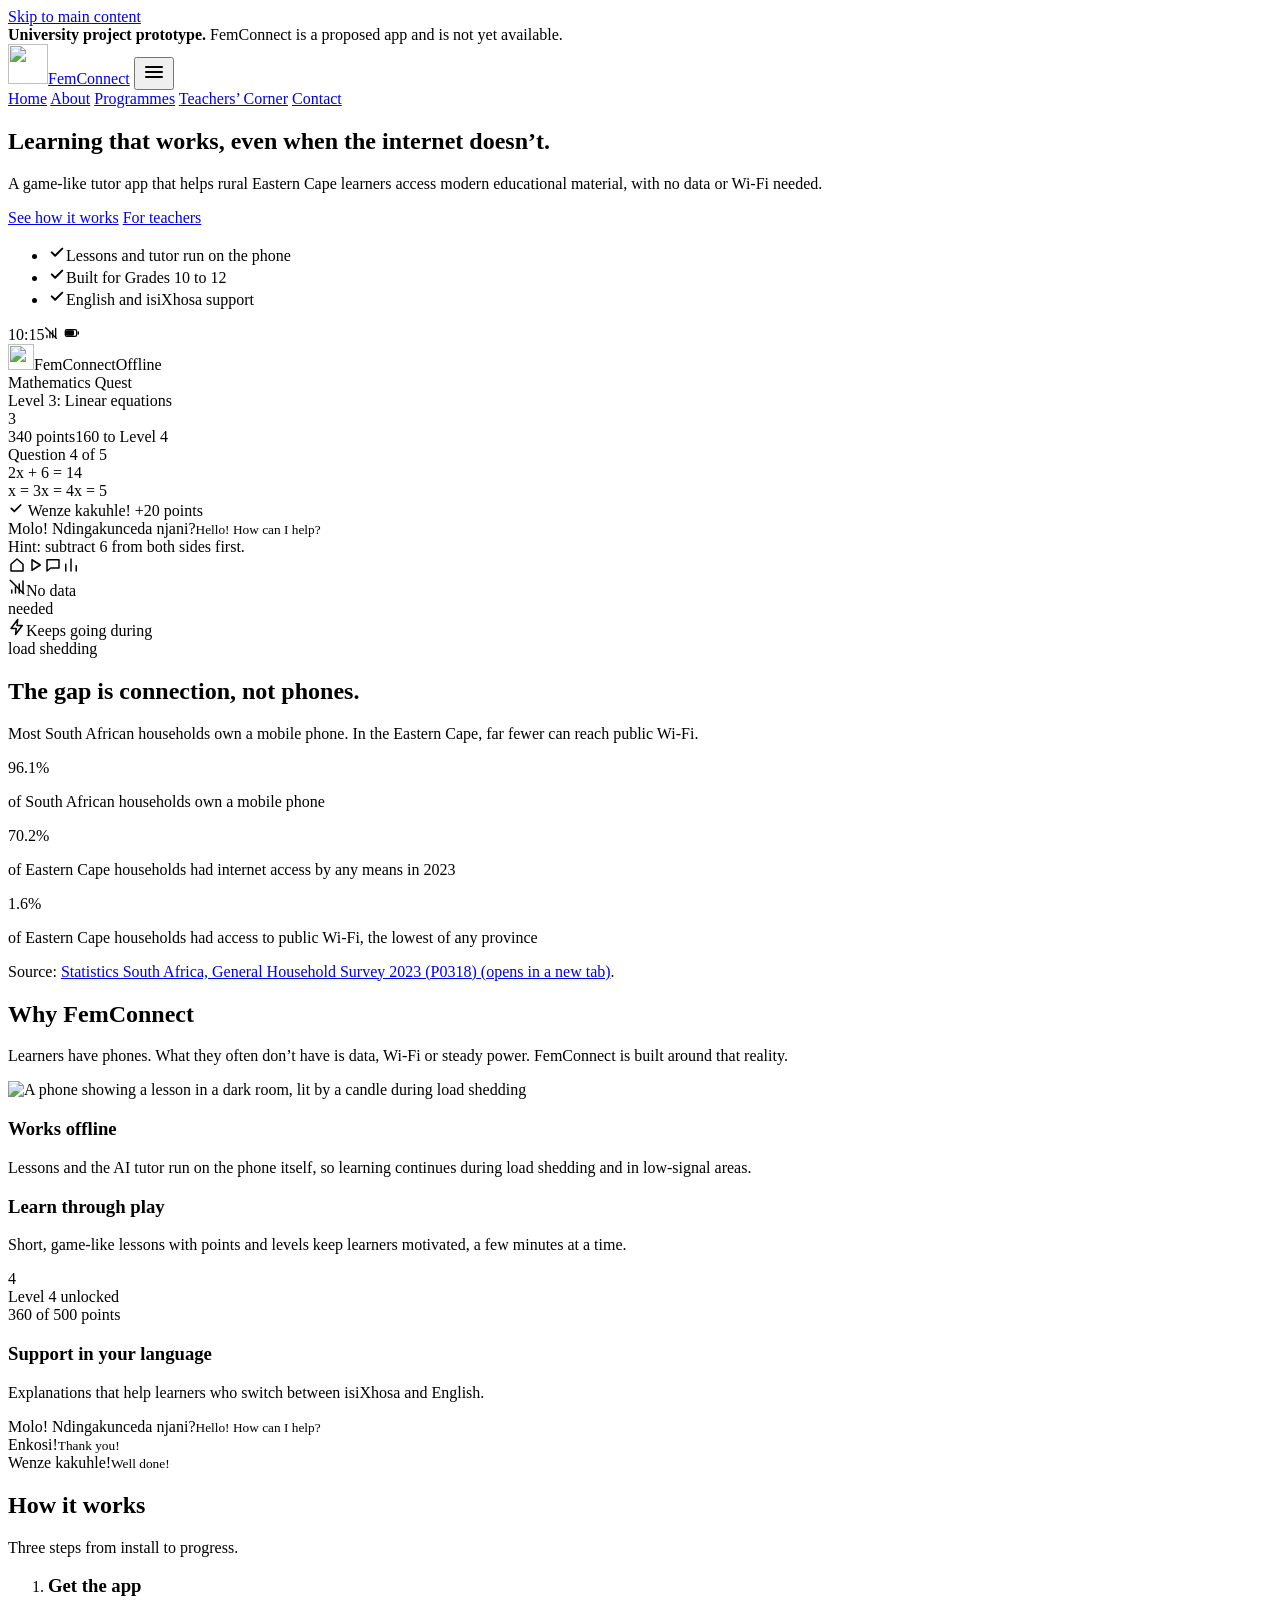
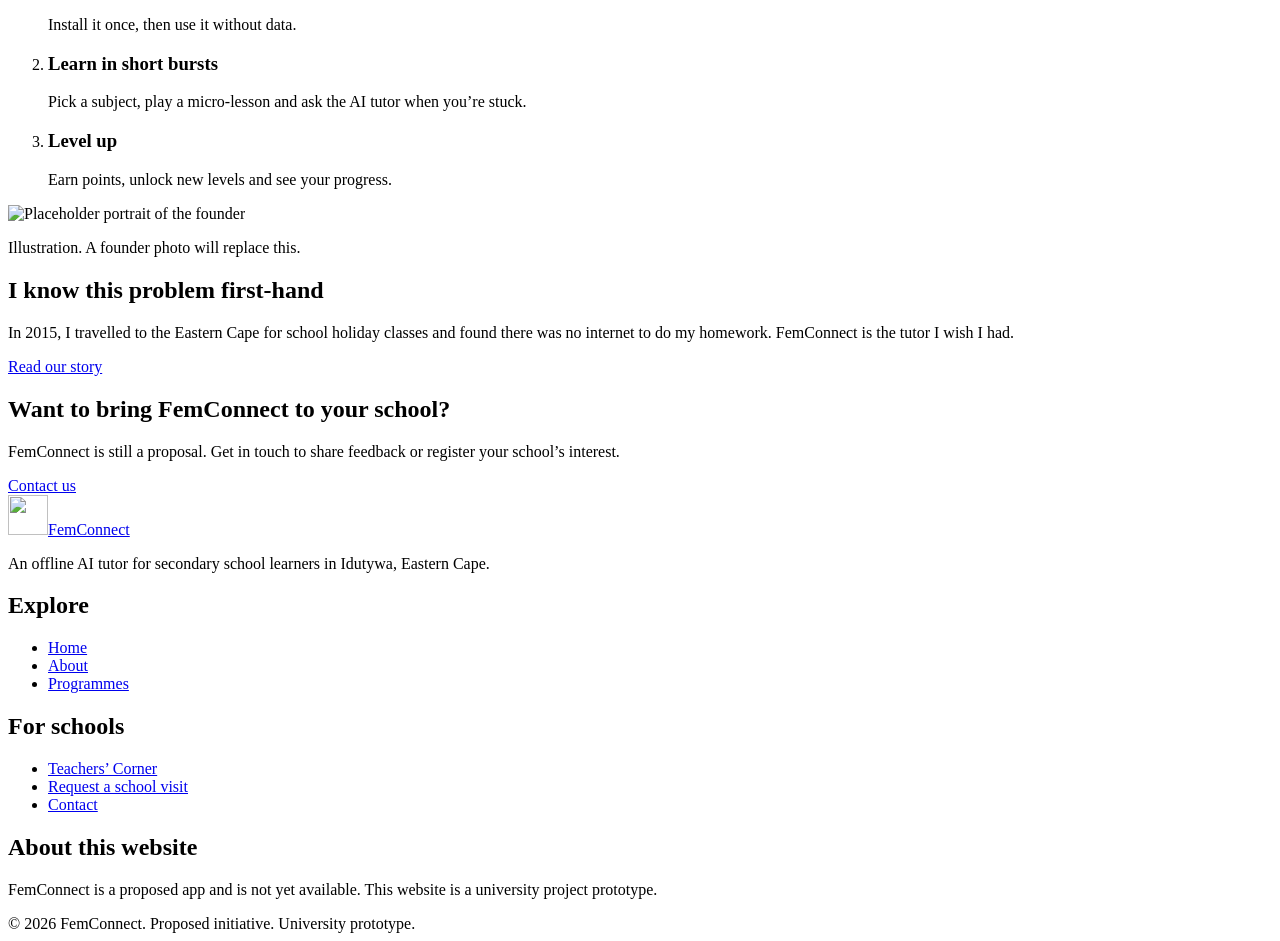
==== index.html @ 1aef516b "Add home, about, programmes, teachers and contact pages" ====
<!doctype html>
<html lang="en">
<head>
  <meta charset="utf-8">
  <meta name="viewport" content="width=device-width, initial-scale=1">
  <title>FemConnect | Offline learning for Idutywa</title>
  <meta name="description" content="FemConnect is a proposed game-like tutor app that helps rural Eastern Cape learners study with no data or Wi-Fi needed. University project prototype.">
  <meta name="theme-color" content="#0e1f52">
  <link rel="icon" type="image/svg+xml" href="assets/img/logo-mark.svg">
  <link rel="stylesheet" href="assets/css/styles.css">
</head>
<body>
<a class="skip-link" href="#main">Skip to main content</a>
<div class="flag-line" aria-hidden="true"></div>
<div class="banner" role="note"><strong>University project prototype.</strong> FemConnect is a proposed app and is not yet available.</div>
<header class="site-header">
  <div class="container header-inner">
    <a class="brand" href="index.html"><img src="assets/img/logo-mark.svg" alt="" width="40" height="40">FemConnect</a>
    <button class="nav-toggle" type="button" aria-expanded="false" aria-controls="site-nav" aria-label="Menu"><svg width="24" height="24" viewBox="0 0 24 24" fill="none" stroke="currentColor" stroke-width="2" stroke-linecap="round" stroke-linejoin="round" aria-hidden="true" focusable="false"><path d="M4 7h16M4 12h16M4 17h16"/></svg></button>
    <nav aria-label="Main">
      <div class="nav" id="site-nav">
          <a class="nav-link" href="index.html" aria-current="page">Home</a>
          <a class="nav-link" href="about.html">About</a>
          <a class="nav-link" href="programmes.html">Programmes</a>
          <a class="nav-link" href="teachers.html">Teachers’ Corner</a>
          <a class="btn btn--primary btn--sm" href="contact.html">Contact</a>
      </div>
    </nav>
  </div>
</header>
<main id="main">

<section class="hero">
  <div class="container hero-grid">
    <div class="hero-copy">
      <h1>Learning that works, even when the internet doesn&rsquo;t.</h1>
      <p class="lead">A game-like tutor app that helps rural Eastern Cape learners access modern educational material, with no data or Wi-Fi needed.</p>
      <div class="btn-row">
        <a class="btn btn--primary" href="#how-it-works">See how it works</a>
        <a class="btn btn--outline" href="teachers.html">For teachers</a>
      </div>
      <ul class="hero-points">
        <li><svg width="18" height="18" viewBox="0 0 24 24" fill="none" stroke="currentColor" stroke-width="2.6" stroke-linecap="round" stroke-linejoin="round" aria-hidden="true" focusable="false"><path d="M5 12.5l4.5 4.5L19 7.5"/></svg>Lessons and tutor run on the phone</li>
        <li><svg width="18" height="18" viewBox="0 0 24 24" fill="none" stroke="currentColor" stroke-width="2.6" stroke-linecap="round" stroke-linejoin="round" aria-hidden="true" focusable="false"><path d="M5 12.5l4.5 4.5L19 7.5"/></svg>Built for Grades 10 to 12</li>
        <li><svg width="18" height="18" viewBox="0 0 24 24" fill="none" stroke="currentColor" stroke-width="2.6" stroke-linecap="round" stroke-linejoin="round" aria-hidden="true" focusable="false"><path d="M5 12.5l4.5 4.5L19 7.5"/></svg>English and isiXhosa support</li>
      </ul>
    </div>
    <div class="hero-stage">
      <div class="phone" role="img" aria-label="Illustration of the FemConnect app: a maths lesson at level 3, an offline badge, a points bar, a correct answer and the AI tutor greeting the learner in isiXhosa and English">
        <div class="phone-screen">
          <div class="ps-status"><span>10:15</span><span style="display:inline-flex;gap:6px;align-items:center"><svg width="14" height="14" viewBox="0 0 24 24" fill="none" stroke="currentColor" stroke-width="2.2" stroke-linecap="round" stroke-linejoin="round" aria-hidden="true" focusable="false"><path d="M5 20v-4M10 20v-8M15 20V8M20 20V4"/><path d="M3 3l18 18"/></svg><svg width="16" height="16" viewBox="0 0 24 24" fill="none" stroke="currentColor" stroke-width="2" stroke-linecap="round" stroke-linejoin="round" aria-hidden="true" focusable="false"><rect x="2" y="7" width="17" height="10" rx="2.5"/><path d="M21.5 10.5v3"/><rect x="4" y="9" width="10" height="6" rx="1" fill="currentColor"/></svg></span></div>
          <div class="ps-head"><span class="ps-brand"><img src="assets/img/logo-mark.svg" alt="" width="26" height="26">FemConnect</span><span class="ps-offline">Offline</span></div>
          <div class="ps-lesson">
            <div><div class="ps-lesson-title">Mathematics Quest</div><div class="ps-lesson-sub">Level 3: Linear equations</div></div>
            <span class="ps-badge">3</span>
            <div class="ps-bar"><div class="ps-track"><span class="ps-fill"></span></div><div class="ps-points"><span>340 points</span><span>160 to Level 4</span></div></div>
          </div>
          <div class="ps-question">
            <div class="ps-q-label">Question 4 of 5</div>
            <div class="ps-q-text">2x + 6 = 14</div>
            <div class="ps-options"><span class="ps-option">x = 3</span><span class="ps-option ps-option--right">x = 4</span><span class="ps-option">x = 5</span></div>
            <div class="ps-feedback"><svg width="16" height="16" viewBox="0 0 24 24" fill="none" stroke="currentColor" stroke-width="2.6" stroke-linecap="round" stroke-linejoin="round" aria-hidden="true" focusable="false"><path d="M5 12.5l4.5 4.5L19 7.5"/></svg> Wenze kakuhle! +20 points</div>
          </div>
          <div class="ps-tutor">
            <div class="ps-bubble">Molo! Ndingakunceda njani?<small>Hello! How can I help?</small></div>
            <div class="ps-bubble ps-bubble--hint">Hint: subtract 6 from both sides first.</div>
          </div>
          <div class="ps-nav"><span class="is-active"><svg width="18" height="18" viewBox="0 0 24 24" fill="none" stroke="currentColor" stroke-width="2" stroke-linecap="round" stroke-linejoin="round" aria-hidden="true" focusable="false"><path d="M4 11l8-7 8 7v9H4z"/></svg></span><span><svg width="18" height="18" viewBox="0 0 24 24" fill="none" stroke="currentColor" stroke-width="2" stroke-linecap="round" stroke-linejoin="round" aria-hidden="true" focusable="false"><path d="M8 5l11 7-11 7z"/></svg></span><span><svg width="18" height="18" viewBox="0 0 24 24" fill="none" stroke="currentColor" stroke-width="2" stroke-linecap="round" stroke-linejoin="round" aria-hidden="true" focusable="false"><path d="M4 5h16v11H9l-5 4z"/></svg></span><span><svg width="18" height="18" viewBox="0 0 24 24" fill="none" stroke="currentColor" stroke-width="2" stroke-linecap="round" stroke-linejoin="round" aria-hidden="true" focusable="false"><path d="M5 20V11M12 20V4M19 20v-7"/></svg></span></div>
        </div>
      </div>
      <div class="chip chip--top"><span class="chip-icon"><svg width="18" height="18" viewBox="0 0 24 24" fill="none" stroke="currentColor" stroke-width="2" stroke-linecap="round" stroke-linejoin="round" aria-hidden="true" focusable="false"><path d="M5 20v-4M10 20v-8M15 20V8M20 20V4"/><path d="M3 3l18 18"/></svg></span><span>No data<br>needed</span></div>
      <div class="chip chip--bottom"><span class="chip-icon"><svg width="18" height="18" viewBox="0 0 24 24" fill="none" stroke="currentColor" stroke-width="2" stroke-linecap="round" stroke-linejoin="round" aria-hidden="true" focusable="false"><path d="M13 2L4 14h7l-1 8 9-12h-7z"/></svg></span><span>Keeps going during<br>load shedding</span></div>
    </div>
  </div>
</section>

<section class="section" aria-labelledby="gap-title">
  <div class="container">
    <div class="section-head">
      <h2 id="gap-title">The gap is connection, not phones.</h2>
      <p class="lead">Most South African households own a mobile phone. In the Eastern Cape, far fewer can reach public Wi-Fi.</p>
    </div>
    <div class="stat-bars">
      <div class="stat-row">
        <div class="stat-value">96.1%</div>
        <div>
          <p class="stat-text">of South African households own a mobile phone</p>
          <div class="stat-track" aria-hidden="true"><span class="stat-fill" style="--v:96.1%"></span></div>
        </div>
      </div>
      <div class="stat-row">
        <div class="stat-value">70.2%</div>
        <div>
          <p class="stat-text">of Eastern Cape households had internet access by any means in 2023</p>
          <div class="stat-track" aria-hidden="true"><span class="stat-fill stat-fill--green" style="--v:70.2%"></span></div>
        </div>
      </div>
      <div class="stat-row stat-row--gap">
        <div class="stat-value">1.6%</div>
        <div>
          <p class="stat-text">of Eastern Cape households had access to public Wi-Fi, the lowest of any province</p>
          <div class="stat-track" aria-hidden="true"><span class="stat-fill stat-fill--red" style="--v:1.6%"></span></div>
        </div>
      </div>
    </div>
    <p class="stat-source">Source: <a href="https://www.statssa.gov.za/publications/P0318/P03182023.pdf" target="_blank" rel="noopener">Statistics South Africa, General Household Survey 2023 (P0318)<span class="visually-hidden"> (opens in a new tab)</span></a>.</p>
  </div>
</section>

<section class="section section--tint" aria-labelledby="why-title">
  <div class="container">
    <div class="section-head">
      <h2 id="why-title">Why FemConnect</h2>
      <p class="lead">Learners have phones. What they often don&rsquo;t have is data, Wi-Fi or steady power. FemConnect is built around that reality.</p>
    </div>
    <div class="bento">
      <article class="bento-card bento-card--offline">
        <div class="bento-art"><img src="assets/img/scene-load-shedding.svg" alt="A phone showing a lesson in a dark room, lit by a candle during load shedding" width="600" height="420" loading="lazy"></div>
        <h3>Works offline</h3>
        <p>Lessons and the AI tutor run on the phone itself, so learning continues during load shedding and in low-signal areas.</p>
      </article>
      <article class="bento-card bento-card--play">
        <h3>Learn through play</h3>
        <p>Short, game-like lessons with points and levels keep learners motivated, a few minutes at a time.</p>
        <div class="play-demo" aria-hidden="true">
          <span class="ps-badge">4</span>
          <div class="play-demo-body">
            <div class="play-demo-title">Level 4 unlocked</div>
            <div class="ps-track"><span class="ps-fill"></span></div>
            <div class="play-demo-meta">360 of 500 points</div>
          </div>
        </div>
      </article>
      <article class="bento-card bento-card--language">
        <div class="stack">
          <h3>Support in your language</h3>
          <p>Explanations that help learners who switch between isiXhosa and English.</p>
        </div>
        <div class="bubbles bubbles--wide" aria-hidden="true">
          <div class="bubble">Molo! Ndingakunceda njani?<small>Hello! How can I help?</small></div>
          <div class="bubble bubble--en">Enkosi!<small>Thank you!</small></div>
          <div class="bubble">Wenze kakuhle!<small>Well done!</small></div>
        </div>
      </article>
    </div>
  </div>
</section>

<section class="section" id="how-it-works" aria-labelledby="how-title">
  <div class="container">
    <div class="section-head">
      <h2 id="how-title">How it works</h2>
      <p class="lead">Three steps from install to progress.</p>
    </div>
    <ol class="steps">
      <li class="step"><h3>Get the app</h3><p>Install it once, then use it without data.</p></li>
      <li class="step"><h3>Learn in short bursts</h3><p>Pick a subject, play a micro-lesson and ask the AI tutor when you&rsquo;re stuck.</p></li>
      <li class="step"><h3>Level up</h3><p>Earn points, unlock new levels and see your progress.</p></li>
    </ol>
  </div>
</section>

<section class="section section--tint" aria-labelledby="founder-title">
  <div class="container founder">
    <div>
      <div class="founder-photo"><img src="assets/img/portrait-placeholder.svg" alt="Placeholder portrait of the founder" width="400" height="480" loading="lazy"></div>
      <p class="photo-note">Illustration. A founder photo will replace this.</p>
    </div>
    <div class="founder-text">
      <h2 id="founder-title">I know this problem first-hand</h2>
      <p class="lead">In 2015, I travelled to the Eastern Cape for school holiday classes and found there was no internet to do my homework. FemConnect is the tutor I wish I had.</p>
      <a class="btn btn--primary" href="about.html#story">Read our story</a>
    </div>
  </div>
</section>

<section class="cta-band">
  <div class="container cta-inner">
    <div>
      <h2>Want to bring FemConnect to your school?</h2>
      <p>FemConnect is still a proposal. Get in touch to share feedback or register your school&rsquo;s interest.</p>
    </div>
    <a class="btn btn--primary" href="contact.html">Contact us</a>
  </div>
</section>

</main>
<div class="pattern-band" aria-hidden="true"></div>
<footer class="site-footer">
  <div class="container footer-grid">
    <div>
      <a class="footer-brand" href="index.html"><img src="assets/img/logo-mark-on-dark.svg" alt="" width="40" height="40">FemConnect</a>
      <p class="footer-about">An offline AI tutor for secondary school learners in Idutywa, Eastern Cape.</p>
    </div>
    <div>
      <h2 class="footer-title">Explore</h2>
      <ul class="footer-list">
        <li><a href="index.html">Home</a></li>
        <li><a href="about.html">About</a></li>
        <li><a href="programmes.html">Programmes</a></li>
      </ul>
    </div>
    <div>
      <h2 class="footer-title">For schools</h2>
      <ul class="footer-list">
        <li><a href="teachers.html">Teachers&rsquo; Corner</a></li>
        <li><a href="teachers.html#visit">Request a school visit</a></li>
        <li><a href="contact.html">Contact</a></li>
      </ul>
    </div>
    <div>
      <h2 class="footer-title">About this website</h2>
      <p class="footer-note">FemConnect is a proposed app and is not yet available. This website is a university project prototype.</p>
    </div>
  </div>
  <div class="footer-bottom">
    <div class="container">&copy; 2026 FemConnect. Proposed initiative. University prototype.</div>
  </div>
</footer>
<script src="assets/js/main.js"></script>
</body>
</html>
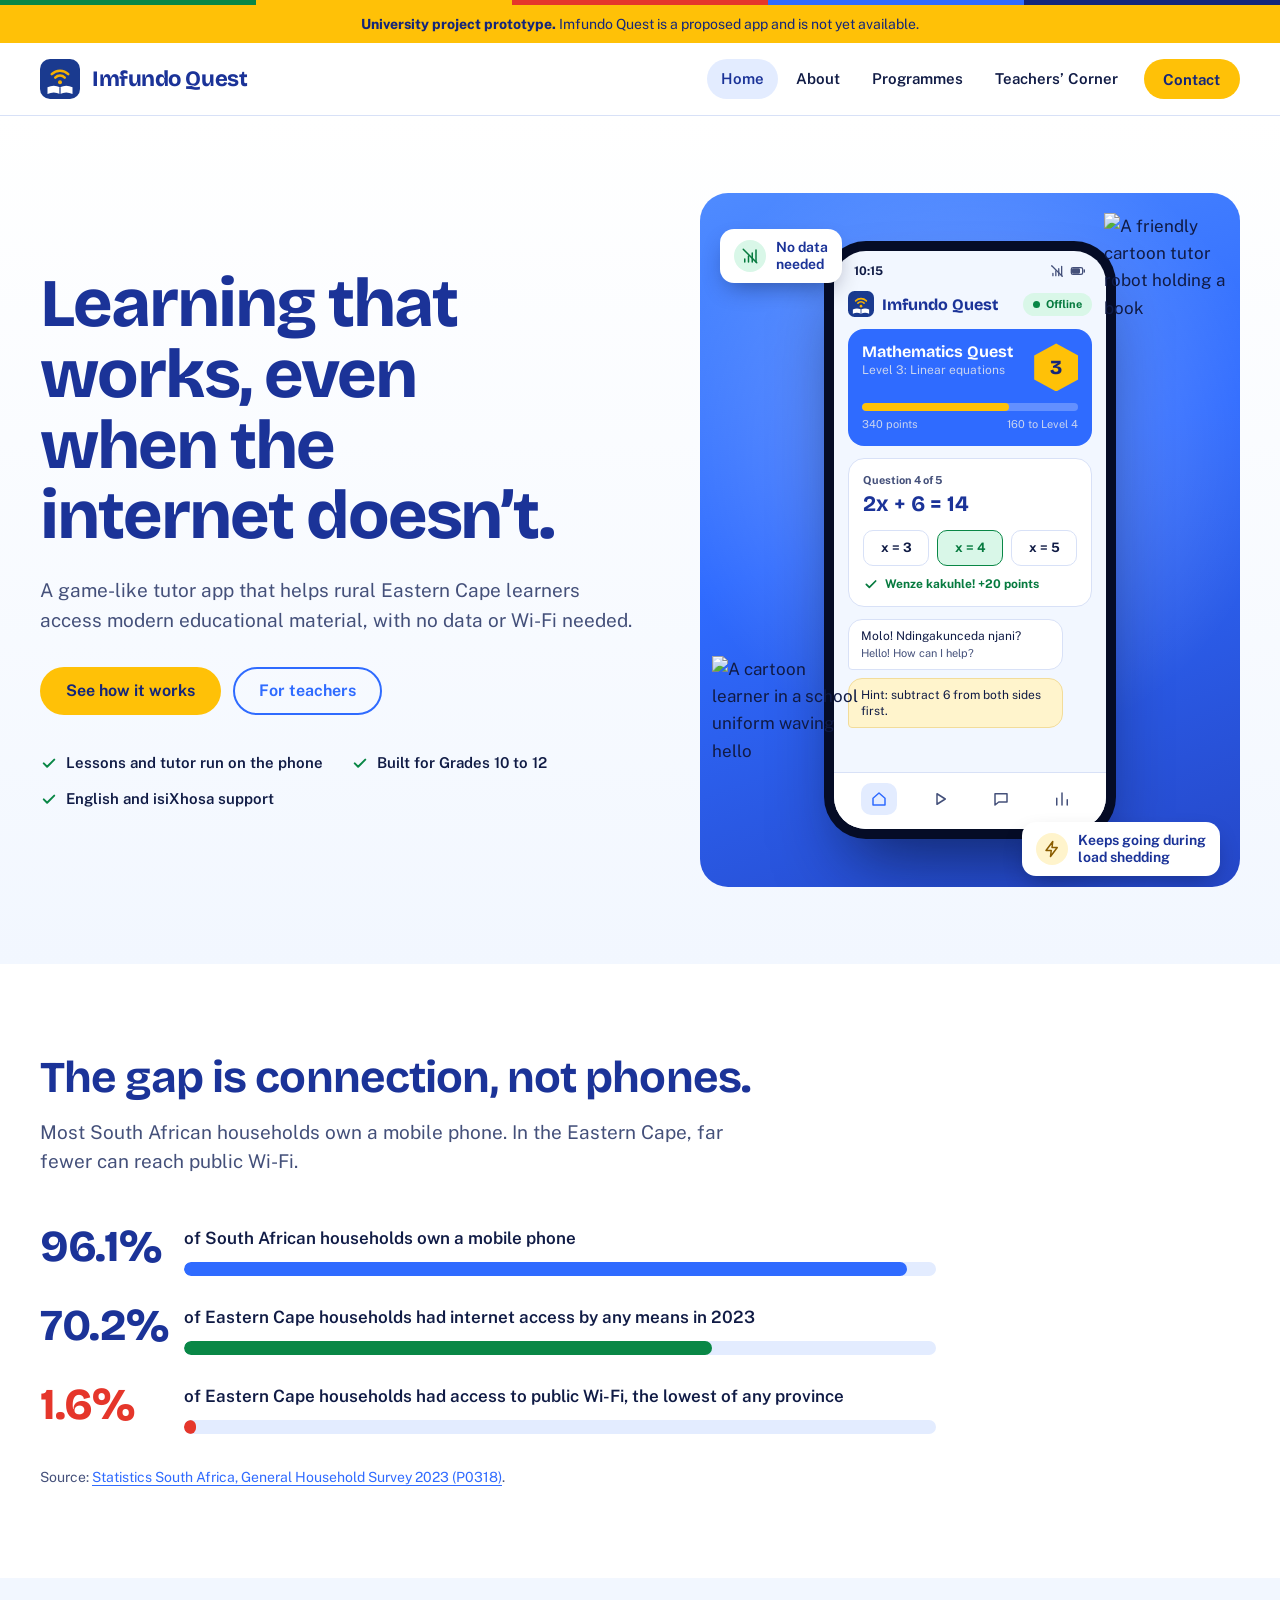
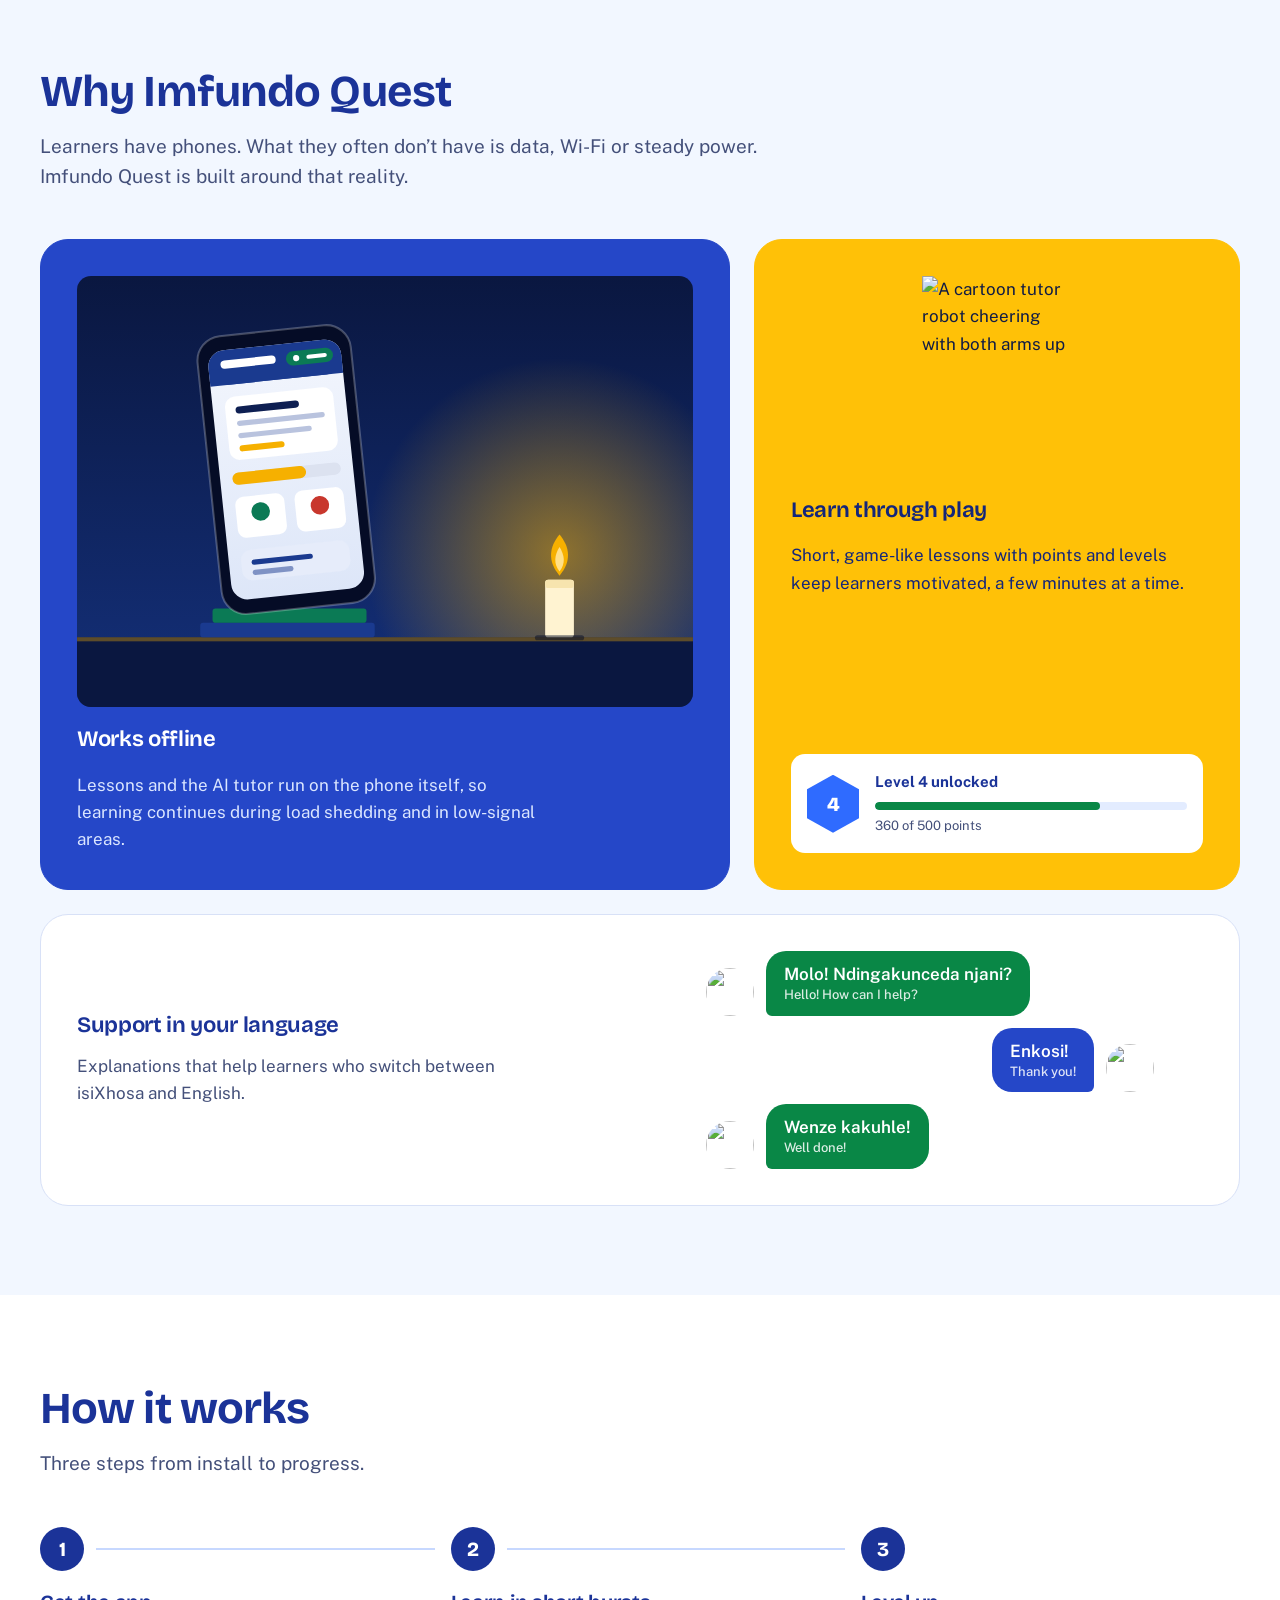
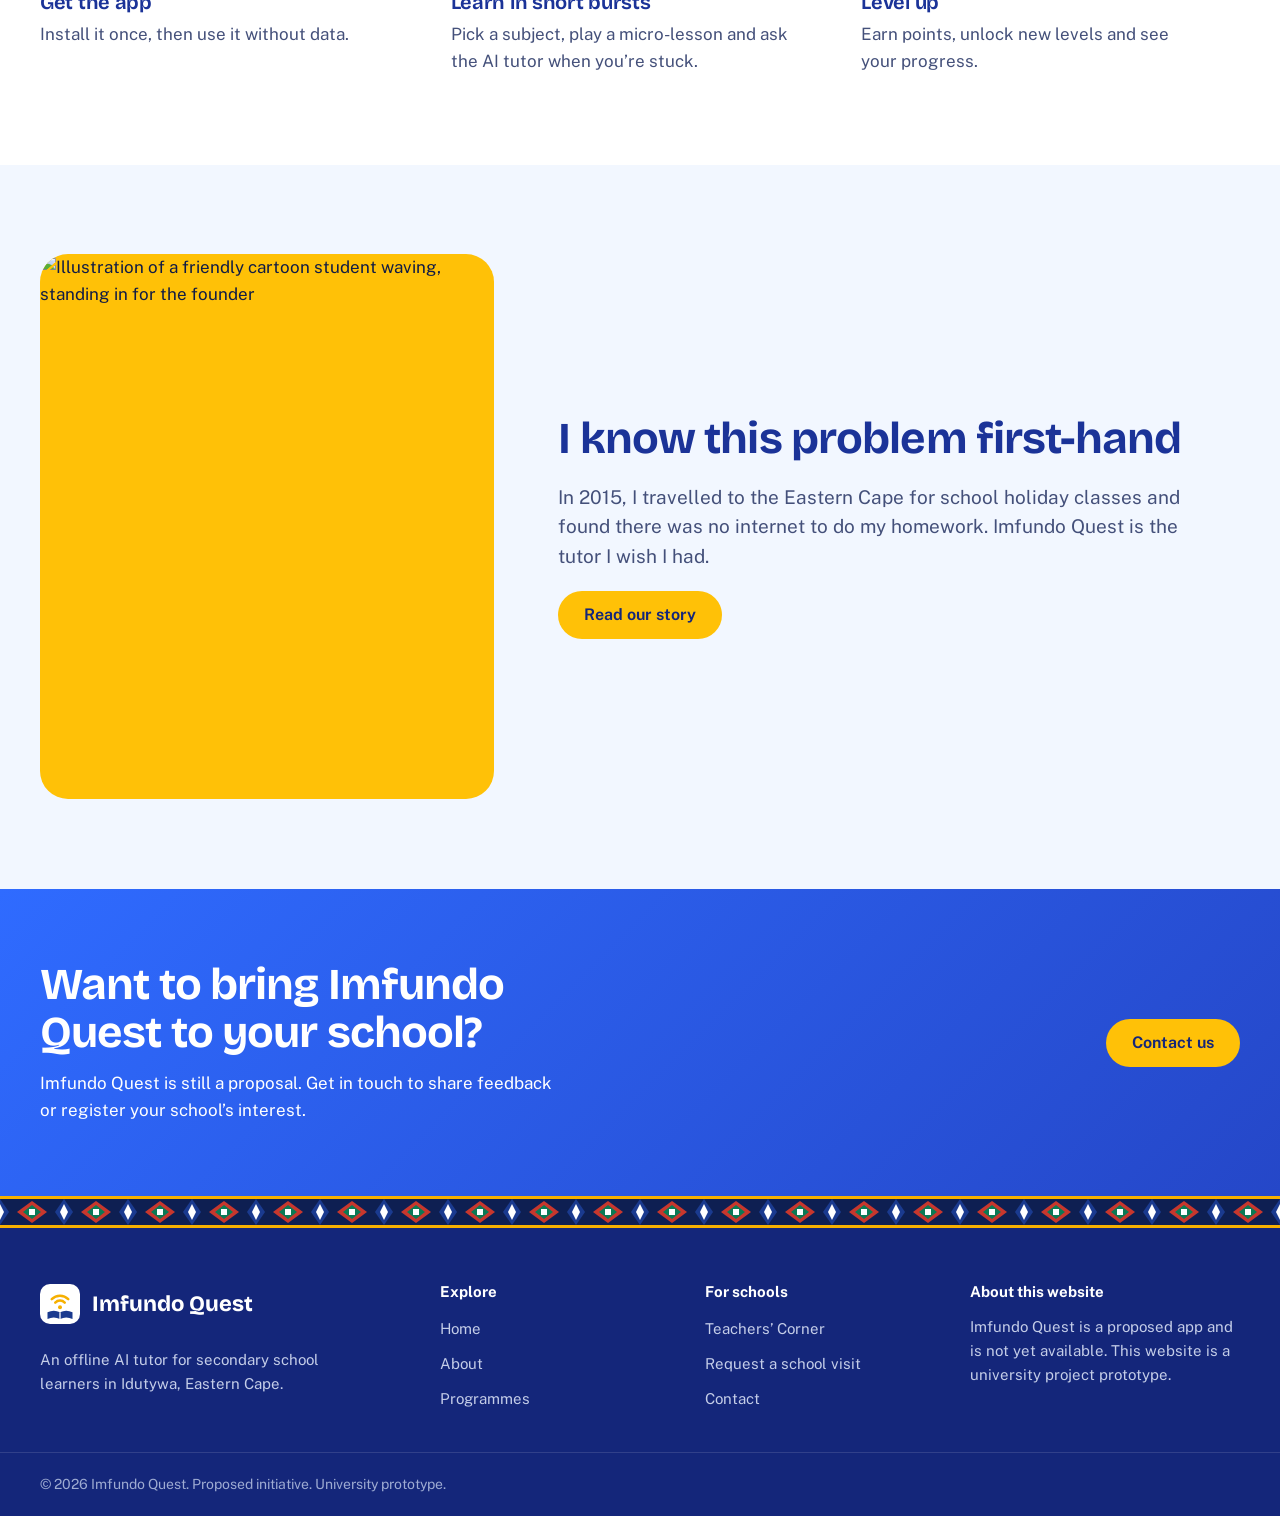
==== commit e8219fc2: "Rename to Imfundo Quest, brighten the palette and add core problem copy" ====
--- a/index.html
+++ b/index.html
@@ -3,8 +3,8 @@
 <head>
   <meta charset="utf-8">
   <meta name="viewport" content="width=device-width, initial-scale=1">
-  <title>FemConnect | Offline learning for Idutywa</title>
-  <meta name="description" content="FemConnect is a proposed game-like tutor app that helps rural Eastern Cape learners study with no data or Wi-Fi needed. University project prototype.">
+  <title>Imfundo Quest | Offline learning for Idutywa</title>
+  <meta name="description" content="Imfundo Quest is a proposed game-like tutor app that helps rural Eastern Cape learners study with no data or Wi-Fi needed. University project prototype.">
   <meta name="theme-color" content="#0e1f52">
   <link rel="icon" type="image/svg+xml" href="assets/img/logo-mark.svg">
   <link rel="stylesheet" href="assets/css/styles.css">
@@ -12,10 +12,10 @@
 <body>
 <a class="skip-link" href="#main">Skip to main content</a>
 <div class="flag-line" aria-hidden="true"></div>
-<div class="banner" role="note"><strong>University project prototype.</strong> FemConnect is a proposed app and is not yet available.</div>
+<div class="banner" role="note"><strong>University project prototype.</strong> Imfundo Quest is a proposed app and is not yet available.</div>
 <header class="site-header">
   <div class="container header-inner">
-    <a class="brand" href="index.html"><img src="assets/img/logo-mark.svg" alt="" width="40" height="40">FemConnect</a>
+    <a class="brand" href="index.html"><img src="assets/img/logo-mark.svg" alt="" width="40" height="40">Imfundo Quest</a>
     <button class="nav-toggle" type="button" aria-expanded="false" aria-controls="site-nav" aria-label="Menu"><svg width="24" height="24" viewBox="0 0 24 24" fill="none" stroke="currentColor" stroke-width="2" stroke-linecap="round" stroke-linejoin="round" aria-hidden="true" focusable="false"><path d="M4 7h16M4 12h16M4 17h16"/></svg></button>
     <nav aria-label="Main">
       <div class="nav" id="site-nav">
@@ -46,10 +46,10 @@
       </ul>
     </div>
     <div class="hero-stage">
-      <div class="phone" role="img" aria-label="Illustration of the FemConnect app: a maths lesson at level 3, an offline badge, a points bar, a correct answer and the AI tutor greeting the learner in isiXhosa and English">
+      <div class="phone" role="img" aria-label="Illustration of the Imfundo Quest app: a maths lesson at level 3, an offline badge, a points bar, a correct answer and the AI tutor greeting the learner in isiXhosa and English">
         <div class="phone-screen">
           <div class="ps-status"><span>10:15</span><span style="display:inline-flex;gap:6px;align-items:center"><svg width="14" height="14" viewBox="0 0 24 24" fill="none" stroke="currentColor" stroke-width="2.2" stroke-linecap="round" stroke-linejoin="round" aria-hidden="true" focusable="false"><path d="M5 20v-4M10 20v-8M15 20V8M20 20V4"/><path d="M3 3l18 18"/></svg><svg width="16" height="16" viewBox="0 0 24 24" fill="none" stroke="currentColor" stroke-width="2" stroke-linecap="round" stroke-linejoin="round" aria-hidden="true" focusable="false"><rect x="2" y="7" width="17" height="10" rx="2.5"/><path d="M21.5 10.5v3"/><rect x="4" y="9" width="10" height="6" rx="1" fill="currentColor"/></svg></span></div>
-          <div class="ps-head"><span class="ps-brand"><img src="assets/img/logo-mark.svg" alt="" width="26" height="26">FemConnect</span><span class="ps-offline">Offline</span></div>
+          <div class="ps-head"><span class="ps-brand"><img src="assets/img/logo-mark.svg" alt="" width="26" height="26">Imfundo Quest</span><span class="ps-offline">Offline</span></div>
           <div class="ps-lesson">
             <div><div class="ps-lesson-title">Mathematics Quest</div><div class="ps-lesson-sub">Level 3: Linear equations</div></div>
             <span class="ps-badge">3</span>
@@ -68,6 +68,9 @@
           <div class="ps-nav"><span class="is-active"><svg width="18" height="18" viewBox="0 0 24 24" fill="none" stroke="currentColor" stroke-width="2" stroke-linecap="round" stroke-linejoin="round" aria-hidden="true" focusable="false"><path d="M4 11l8-7 8 7v9H4z"/></svg></span><span><svg width="18" height="18" viewBox="0 0 24 24" fill="none" stroke="currentColor" stroke-width="2" stroke-linecap="round" stroke-linejoin="round" aria-hidden="true" focusable="false"><path d="M8 5l11 7-11 7z"/></svg></span><span><svg width="18" height="18" viewBox="0 0 24 24" fill="none" stroke="currentColor" stroke-width="2" stroke-linecap="round" stroke-linejoin="round" aria-hidden="true" focusable="false"><path d="M4 5h16v11H9l-5 4z"/></svg></span><span><svg width="18" height="18" viewBox="0 0 24 24" fill="none" stroke="currentColor" stroke-width="2" stroke-linecap="round" stroke-linejoin="round" aria-hidden="true" focusable="false"><path d="M5 20V11M12 20V4M19 20v-7"/></svg></span></div>
         </div>
       </div>
+      <img class="hero-char hero-char--learner" src="assets/img/char-learner-wave.svg" alt="A cartoon learner in a school uniform waving hello" width="144" height="218">
+      <img class="hero-char hero-char--robot" src="assets/img/char-robot-float.svg" alt="A friendly cartoon tutor robot holding a book" width="152" height="212">
+
       <div class="chip chip--top"><span class="chip-icon"><svg width="18" height="18" viewBox="0 0 24 24" fill="none" stroke="currentColor" stroke-width="2" stroke-linecap="round" stroke-linejoin="round" aria-hidden="true" focusable="false"><path d="M5 20v-4M10 20v-8M15 20V8M20 20V4"/><path d="M3 3l18 18"/></svg></span><span>No data<br>needed</span></div>
       <div class="chip chip--bottom"><span class="chip-icon"><svg width="18" height="18" viewBox="0 0 24 24" fill="none" stroke="currentColor" stroke-width="2" stroke-linecap="round" stroke-linejoin="round" aria-hidden="true" focusable="false"><path d="M13 2L4 14h7l-1 8 9-12h-7z"/></svg></span><span>Keeps going during<br>load shedding</span></div>
     </div>
@@ -110,16 +113,17 @@
 <section class="section section--tint" aria-labelledby="why-title">
   <div class="container">
     <div class="section-head">
-      <h2 id="why-title">Why FemConnect</h2>
-      <p class="lead">Learners have phones. What they often don&rsquo;t have is data, Wi-Fi or steady power. FemConnect is built around that reality.</p>
+      <h2 id="why-title">Why Imfundo Quest</h2>
+      <p class="lead">Learners have phones. What they often don&rsquo;t have is data, Wi-Fi or steady power. Imfundo Quest is built around that reality.</p>
     </div>
     <div class="bento">
       <article class="bento-card bento-card--offline">
-        <div class="bento-art"><img src="assets/img/scene-load-shedding.svg" alt="A phone showing a lesson in a dark room, lit by a candle during load shedding" width="600" height="420" loading="lazy"></div>
+        <div class="bento-art"><img src="assets/img/scene-load-shedding.svg" alt="A cartoon learner studying a lesson on a phone by candlelight during load shedding" width="600" height="420" loading="lazy"></div>
         <h3>Works offline</h3>
         <p>Lessons and the AI tutor run on the phone itself, so learning continues during load shedding and in low-signal areas.</p>
       </article>
       <article class="bento-card bento-card--play">
+        <img class="play-art" src="assets/img/char-robot-cheer.svg" alt="A cartoon tutor robot cheering with both arms up" width="160" height="224" loading="lazy">
         <h3>Learn through play</h3>
         <p>Short, game-like lessons with points and levels keep learners motivated, a few minutes at a time.</p>
         <div class="play-demo" aria-hidden="true">
@@ -137,9 +141,9 @@
           <p>Explanations that help learners who switch between isiXhosa and English.</p>
         </div>
         <div class="bubbles bubbles--wide" aria-hidden="true">
-          <div class="bubble">Molo! Ndingakunceda njani?<small>Hello! How can I help?</small></div>
-          <div class="bubble bubble--en">Enkosi!<small>Thank you!</small></div>
-          <div class="bubble">Wenze kakuhle!<small>Well done!</small></div>
+          <div class="bubble-row"><img class="avatar" src="assets/img/avatar-robot.svg" alt="" width="48" height="48"><div class="bubble">Molo! Ndingakunceda njani?<small>Hello! How can I help?</small></div></div>
+          <div class="bubble-row bubble-row--right"><img class="avatar" src="assets/img/avatar-learner.svg" alt="" width="48" height="48"><div class="bubble bubble--en">Enkosi!<small>Thank you!</small></div></div>
+          <div class="bubble-row"><img class="avatar" src="assets/img/avatar-robot.svg" alt="" width="48" height="48"><div class="bubble">Wenze kakuhle!<small>Well done!</small></div></div>
         </div>
       </article>
     </div>
@@ -163,12 +167,11 @@
 <section class="section section--tint" aria-labelledby="founder-title">
   <div class="container founder">
     <div>
-      <div class="founder-photo"><img src="assets/img/portrait-placeholder.svg" alt="Placeholder portrait of the founder" width="400" height="480" loading="lazy"></div>
-      <p class="photo-note">Illustration. A founder photo will replace this.</p>
+      <div class="founder-photo"><img src="assets/img/founder-cartoon.svg" alt="Illustration of a friendly cartoon student waving, standing in for the founder" width="400" height="480" loading="lazy"></div>
     </div>
     <div class="founder-text">
       <h2 id="founder-title">I know this problem first-hand</h2>
-      <p class="lead">In 2015, I travelled to the Eastern Cape for school holiday classes and found there was no internet to do my homework. FemConnect is the tutor I wish I had.</p>
+      <p class="lead">In 2015, I travelled to the Eastern Cape for school holiday classes and found there was no internet to do my homework. Imfundo Quest is the tutor I wish I had.</p>
       <a class="btn btn--primary" href="about.html#story">Read our story</a>
     </div>
   </div>
@@ -177,8 +180,8 @@
 <section class="cta-band">
   <div class="container cta-inner">
     <div>
-      <h2>Want to bring FemConnect to your school?</h2>
-      <p>FemConnect is still a proposal. Get in touch to share feedback or register your school&rsquo;s interest.</p>
+      <h2>Want to bring Imfundo Quest to your school?</h2>
+      <p>Imfundo Quest is still a proposal. Get in touch to share feedback or register your school&rsquo;s interest.</p>
     </div>
     <a class="btn btn--primary" href="contact.html">Contact us</a>
   </div>
@@ -189,7 +192,7 @@
 <footer class="site-footer">
   <div class="container footer-grid">
     <div>
-      <a class="footer-brand" href="index.html"><img src="assets/img/logo-mark-on-dark.svg" alt="" width="40" height="40">FemConnect</a>
+      <a class="footer-brand" href="index.html"><img src="assets/img/logo-mark-on-dark.svg" alt="" width="40" height="40">Imfundo Quest</a>
       <p class="footer-about">An offline AI tutor for secondary school learners in Idutywa, Eastern Cape.</p>
     </div>
     <div>
@@ -210,11 +213,11 @@
     </div>
     <div>
       <h2 class="footer-title">About this website</h2>
-      <p class="footer-note">FemConnect is a proposed app and is not yet available. This website is a university project prototype.</p>
+      <p class="footer-note">Imfundo Quest is a proposed app and is not yet available. This website is a university project prototype.</p>
     </div>
   </div>
   <div class="footer-bottom">
-    <div class="container">&copy; 2026 FemConnect. Proposed initiative. University prototype.</div>
+    <div class="container">&copy; 2026 Imfundo Quest. Proposed initiative. University prototype.</div>
   </div>
 </footer>
 <script src="assets/js/main.js"></script>
--- a/assets/css/styles.css
+++ b/assets/css/styles.css
@@ -0,0 +1,1690 @@
+/* ==========================================================================
+   Imfundo Quest prototype stylesheet
+   1. Fonts        5. Buttons        9. Sections and bands
+   2. Tokens       6. Header/footer  10. Page-specific blocks
+   3. Base         7. Hero + phone   11. Forms and toast
+   4. Layout       8. Components     12. Responsive
+   ========================================================================== */
+
+/* 1. Fonts ---------------------------------------------------------------- */
+@font-face {
+  font-family: "Bricolage Grotesque";
+  src: url("../fonts/bricolage-grotesque-latin-wght-normal.woff2") format("woff2");
+  font-weight: 200 800;
+  font-style: normal;
+  font-display: swap;
+}
+@font-face {
+  font-family: "Public Sans";
+  src: url("../fonts/public-sans-latin-wght-normal.woff2") format("woff2");
+  font-weight: 100 900;
+  font-style: normal;
+  font-display: swap;
+}
+
+/* 2. Tokens --------------------------------------------------------------- */
+:root {
+  /* Blue: structure. Gold: actions. Green: offline and progress. Red: gaps and alerts only. */
+  --blue-900: #14267a;
+  --blue-800: #1b3398;
+  --blue-700: #2547c8;
+  --blue-600: #2f6bff;
+  --blue-200: #c7d8ff;
+  --blue-100: #e3ecff;
+  --blue-50: #f2f7ff;
+  --green-700: #067a3f;
+  --green-600: #098746;
+  --green-100: #d9f7e8;
+  --gold-500: #ffc107;
+  --gold-400: #ffd54f;
+  --gold-100: #fff4cc;
+  --red-600: #e5362b;
+  --red-100: #ffe4e1;
+
+  --ink: #101b45;
+  --ink-2: #44507a;
+  --line: #d8e1f7;
+  --white: #ffffff;
+  --focus: var(--blue-600);
+
+  --font-display: "Bricolage Grotesque", "Segoe UI", system-ui, sans-serif;
+  --font-body: "Public Sans", "Segoe UI", system-ui, -apple-system, sans-serif;
+
+  --radius-s: 8px;
+  --radius-m: 14px;
+  --radius-l: 28px;
+
+  --container: 1200px;
+  --shadow-phone: 0 40px 70px -24px rgba(5, 12, 38, 0.65);
+  --shadow-chip: 0 10px 24px -8px rgba(5, 12, 38, 0.45);
+}
+
+/* 3. Base ----------------------------------------------------------------- */
+*,
+*::before,
+*::after {
+  box-sizing: border-box;
+}
+html {
+  scroll-behavior: smooth;
+  -webkit-text-size-adjust: 100%;
+  scroll-padding-top: 6rem;
+}
+body {
+  margin: 0;
+  font: 400 1.0625rem/1.6 var(--font-body);
+  color: var(--ink);
+  background: var(--white);
+  -webkit-font-smoothing: antialiased;
+}
+img,
+svg {
+  display: block;
+  max-width: 100%;
+}
+h1,
+h2,
+h3,
+h4 {
+  margin: 0;
+  font-family: var(--font-display);
+  line-height: 1.1;
+  letter-spacing: -0.02em;
+  color: var(--blue-800);
+  text-wrap: balance;
+}
+h1 {
+  font-size: clamp(2.5rem, 1.4rem + 4.2vw, 4.25rem);
+  font-weight: 750;
+  line-height: 1.04;
+  letter-spacing: -0.03em;
+}
+h2 {
+  font-size: clamp(1.9rem, 1.2rem + 2.2vw, 2.75rem);
+  font-weight: 700;
+}
+h3 {
+  font-size: 1.375rem;
+  font-weight: 650;
+  letter-spacing: -0.015em;
+}
+p {
+  margin: 0;
+}
+a {
+  color: var(--blue-600);
+  text-underline-offset: 3px;
+}
+a:hover {
+  color: var(--blue-800);
+}
+ul,
+ol {
+  margin: 0;
+  padding: 0;
+  list-style: none;
+}
+:focus-visible {
+  outline: 3px solid var(--focus);
+  outline-offset: 3px;
+  border-radius: 4px;
+}
+::selection {
+  background: var(--gold-400);
+  color: var(--blue-900);
+}
+.skip-link {
+  position: absolute;
+  left: 1rem;
+  top: -4rem;
+  z-index: 100;
+  padding: 0.75rem 1.25rem;
+  background: var(--blue-800);
+  color: var(--white);
+  border-radius: var(--radius-s);
+  transition: top 0.15s;
+}
+.skip-link:focus {
+  top: 1rem;
+  color: var(--white);
+}
+.visually-hidden {
+  position: absolute !important;
+  width: 1px;
+  height: 1px;
+  overflow: hidden;
+  clip: rect(0 0 0 0);
+  white-space: nowrap;
+}
+
+/* 4. Layout --------------------------------------------------------------- */
+.container {
+  width: min(100% - 2.5rem, var(--container));
+  margin-inline: auto;
+}
+.section {
+  padding-block: clamp(3.5rem, 7vw, 6rem);
+}
+.section--tint {
+  background: var(--blue-50);
+}
+.section--tight {
+  padding-block: clamp(2.5rem, 5vw, 4rem);
+}
+.section-head {
+  max-width: 46rem;
+  margin-bottom: clamp(2rem, 4vw, 3rem);
+}
+.section-head > * + * {
+  margin-top: 1rem;
+}
+.lead {
+  font-size: 1.1875rem;
+  line-height: 1.55;
+  color: var(--ink-2);
+  max-width: 60ch;
+}
+.split {
+  display: grid;
+  grid-template-columns: minmax(0, 1fr) minmax(0, 1fr);
+  gap: clamp(2rem, 5vw, 4.5rem);
+  align-items: center;
+}
+.stack > * + * {
+  margin-top: 1rem;
+}
+.prose p {
+  max-width: 58ch;
+  color: var(--ink-2);
+}
+.prose p + p {
+  margin-top: 1rem;
+}
+.media {
+  border-radius: var(--radius-l);
+  overflow: hidden;
+  background: var(--blue-100);
+}
+.media img {
+  width: 100%;
+  height: auto;
+}
+
+/* 5. Buttons -------------------------------------------------------------- */
+.btn {
+  display: inline-flex;
+  align-items: center;
+  justify-content: center;
+  gap: 0.5rem;
+  min-height: 3rem;
+  padding: 0.75rem 1.5rem;
+  border: 2px solid transparent;
+  border-radius: 999px;
+  font: 650 1rem/1 var(--font-body);
+  text-decoration: none;
+  cursor: pointer;
+  transition: background-color 0.15s, border-color 0.15s, color 0.15s, transform 0.15s;
+}
+.btn:active {
+  transform: translateY(1px);
+}
+.btn--primary {
+  background: var(--gold-500);
+  color: var(--blue-900);
+}
+.btn--primary:hover {
+  background: var(--gold-400);
+  color: var(--blue-900);
+}
+.btn--outline {
+  border-color: var(--blue-600);
+  color: var(--blue-600);
+  background: transparent;
+}
+.btn--outline:hover {
+  background: var(--blue-600);
+  color: var(--white);
+}
+.btn--light {
+  border-color: rgba(255, 255, 255, 0.7);
+  color: var(--white);
+  background: transparent;
+}
+.btn--light:hover {
+  background: var(--white);
+  color: var(--blue-800);
+}
+.btn--sm {
+  min-height: 2.5rem;
+  padding: 0.5rem 1.1rem;
+  font-size: 0.9375rem;
+}
+.btn-row {
+  display: flex;
+  flex-wrap: wrap;
+  gap: 0.75rem;
+  margin-top: 2rem;
+}
+.tag {
+  display: inline-flex;
+  align-items: center;
+  gap: 0.375rem;
+  padding: 0.25rem 0.75rem;
+  border-radius: 999px;
+  font-size: 0.8125rem;
+  font-weight: 650;
+  background: var(--gold-100);
+  color: #6b4a00;
+}
+.tag--green {
+  background: var(--green-100);
+  color: var(--green-700);
+}
+.tag--red {
+  background: var(--red-100);
+  color: #a3241b;
+}
+.card .tag {
+  align-self: flex-start;
+}
+.prose--wide {
+  max-width: 62rem;
+}
+.prose--wide p {
+  max-width: 70ch;
+}
+.prose--wide h3 {
+  margin-bottom: 0.75rem;
+}
+.stakeholders {
+  margin-top: 1.75rem;
+}
+
+/* 6. Header and footer ---------------------------------------------------- */
+.flag-line {
+  height: 5px;
+  background: linear-gradient(
+    90deg,
+    var(--green-600) 0 20%,
+    var(--gold-500) 20% 40%,
+    var(--red-600) 40% 60%,
+    var(--blue-600) 60% 80%,
+    var(--blue-900) 80% 100%
+  );
+}
+.banner {
+  background: var(--gold-500);
+  color: var(--blue-900);
+  font-size: 0.875rem;
+  text-align: center;
+  padding: 0.5rem 1.25rem;
+}
+.banner strong {
+  font-weight: 750;
+}
+.site-header {
+  position: sticky;
+  top: 0;
+  z-index: 50;
+  background: rgba(255, 255, 255, 0.96);
+  backdrop-filter: blur(8px);
+  border-bottom: 1px solid var(--line);
+}
+.header-inner {
+  display: flex;
+  align-items: center;
+  justify-content: space-between;
+  gap: 1.5rem;
+  min-height: 4.5rem;
+}
+.brand {
+  display: inline-flex;
+  align-items: center;
+  gap: 0.75rem;
+  font-family: var(--font-display);
+  font-size: 1.375rem;
+  font-weight: 750;
+  letter-spacing: -0.02em;
+  color: var(--blue-800);
+  text-decoration: none;
+}
+.brand:hover {
+  color: var(--blue-800);
+}
+.brand img {
+  width: 2.5rem;
+  height: 2.5rem;
+}
+.nav {
+  display: flex;
+  align-items: center;
+  gap: 0.25rem;
+}
+.nav-link {
+  padding: 0.5rem 0.875rem;
+  border-radius: 999px;
+  font-size: 0.9375rem;
+  font-weight: 600;
+  color: var(--ink);
+  text-decoration: none;
+  transition: background-color 0.15s, color 0.15s;
+}
+.nav-link:hover {
+  background: var(--blue-50);
+  color: var(--blue-600);
+}
+.nav-link[aria-current="page"] {
+  background: var(--blue-100);
+  color: var(--blue-800);
+}
+.nav .btn {
+  margin-left: 0.5rem;
+}
+.nav-toggle {
+  display: none;
+  width: 2.75rem;
+  height: 2.75rem;
+  padding: 0;
+  border: 1.5px solid var(--line);
+  border-radius: var(--radius-s);
+  background: var(--white);
+  color: var(--blue-800);
+  cursor: pointer;
+}
+.nav-toggle svg {
+  margin: auto;
+}
+
+.site-footer {
+  background: var(--blue-900);
+  color: #c4cde8;
+  --focus: var(--gold-500);
+}
+.footer-grid {
+  display: grid;
+  grid-template-columns: 1.6fr 1fr 1fr 1.2fr;
+  gap: 2.5rem;
+  padding-block: 3.5rem 2.5rem;
+}
+.footer-brand {
+  display: inline-flex;
+  align-items: center;
+  gap: 0.75rem;
+  font-family: var(--font-display);
+  font-size: 1.375rem;
+  font-weight: 750;
+  color: var(--white);
+  text-decoration: none;
+}
+.footer-brand:hover {
+  color: var(--white);
+}
+.footer-brand img {
+  width: 2.5rem;
+  height: 2.5rem;
+}
+.footer-about {
+  margin-top: 1rem;
+  max-width: 34ch;
+  font-size: 0.9375rem;
+}
+.footer-title {
+  margin-bottom: 0.875rem;
+  font-family: var(--font-body);
+  font-size: 0.9375rem;
+  font-weight: 700;
+  letter-spacing: 0;
+  color: var(--white);
+}
+.footer-list li + li {
+  margin-top: 0.5rem;
+}
+.footer-list a {
+  color: #c4cde8;
+  text-decoration: none;
+  font-size: 0.9375rem;
+}
+.footer-list a:hover {
+  color: var(--gold-400);
+  text-decoration: underline;
+}
+.footer-note {
+  font-size: 0.9375rem;
+}
+.footer-bottom {
+  border-top: 1px solid rgba(255, 255, 255, 0.12);
+  padding-block: 1.25rem;
+  font-size: 0.875rem;
+  color: #9eabd2;
+}
+
+/* 7. Hero and phone mockup ------------------------------------------------ */
+.hero {
+  padding-block: clamp(2.5rem, 6vw, 5rem);
+  background: linear-gradient(180deg, var(--white) 0%, var(--blue-50) 100%);
+}
+.hero-grid {
+  display: grid;
+  grid-template-columns: minmax(0, 1.05fr) minmax(0, 0.95fr);
+  gap: clamp(2rem, 5vw, 4rem);
+  align-items: center;
+}
+.hero-copy .lead {
+  margin-top: 1.5rem;
+  max-width: 52ch;
+}
+.hero-points {
+  display: flex;
+  flex-wrap: wrap;
+  gap: 0.75rem 1.75rem;
+  margin-top: 2.25rem;
+  font-size: 0.9375rem;
+  font-weight: 600;
+  color: var(--ink);
+}
+.hero-points li {
+  display: inline-flex;
+  align-items: center;
+  gap: 0.5rem;
+}
+.hero-points svg {
+  color: var(--green-600);
+}
+.hero-stage {
+  position: relative;
+  display: grid;
+  place-items: center;
+  min-height: 660px;
+  padding: 3rem 1.5rem;
+  border-radius: var(--radius-l);
+  overflow: hidden;
+  background-color: var(--blue-600);
+  background-image: radial-gradient(circle at 50% 36%, rgba(255, 255, 255, 0.28), transparent 60%),
+    linear-gradient(160deg, #4f8bff 0%, var(--blue-600) 45%, var(--blue-700) 100%),
+    url("../img/stage-pattern.svg");
+  background-size: auto, auto, 120px 120px;
+  background-blend-mode: normal, normal, normal;
+}
+.hero-char {
+  position: absolute;
+  height: auto;
+  pointer-events: none;
+}
+.hero-char--learner {
+  left: 0.75rem;
+  bottom: 0.25rem;
+  width: 150px;
+  z-index: 2;
+}
+.hero-char--robot {
+  right: 0.75rem;
+  top: 1.25rem;
+  width: 124px;
+  z-index: 2;
+  animation: chip-in 0.6s 0.9s cubic-bezier(0.2, 0.7, 0.2, 1) both;
+}
+.phone {
+  position: relative;
+  width: 292px;
+  padding: 10px;
+  border-radius: 42px;
+  background: #050c26;
+  box-shadow: var(--shadow-phone);
+  animation: phone-rise 0.9s cubic-bezier(0.2, 0.7, 0.2, 1) both;
+}
+.phone-screen {
+  display: flex;
+  flex-direction: column;
+  gap: 12px;
+  min-height: 578px;
+  border-radius: 32px;
+  overflow: hidden;
+  background: var(--blue-50);
+  font-size: 0.8125rem;
+  line-height: 1.35;
+  color: var(--ink);
+}
+.ps-status {
+  display: flex;
+  align-items: center;
+  justify-content: space-between;
+  padding: 12px 20px 0;
+  font-size: 0.75rem;
+  font-weight: 700;
+  color: var(--ink);
+}
+.ps-status svg {
+  color: var(--ink-2);
+}
+.ps-head {
+  display: flex;
+  align-items: center;
+  justify-content: space-between;
+  padding: 0 14px;
+}
+.ps-brand {
+  display: inline-flex;
+  align-items: center;
+  gap: 8px;
+  font-family: var(--font-display);
+  font-size: 1rem;
+  font-weight: 750;
+  color: var(--blue-800);
+}
+.ps-brand img {
+  width: 26px;
+  height: 26px;
+}
+.ps-offline {
+  display: inline-flex;
+  align-items: center;
+  gap: 6px;
+  padding: 4px 10px;
+  border-radius: 999px;
+  background: var(--green-100);
+  color: var(--green-700);
+  font-size: 0.6875rem;
+  font-weight: 700;
+}
+.ps-offline::before {
+  content: "";
+  width: 7px;
+  height: 7px;
+  border-radius: 50%;
+  background: var(--green-600);
+}
+.ps-lesson {
+  display: grid;
+  grid-template-columns: 1fr auto;
+  gap: 4px 12px;
+  align-items: center;
+  margin: 0 14px;
+  padding: 14px;
+  border-radius: 16px;
+  background: var(--blue-600);
+  color: var(--white);
+}
+.ps-lesson-title {
+  font-family: var(--font-display);
+  font-size: 1rem;
+  font-weight: 700;
+  line-height: 1.15;
+}
+.ps-lesson-sub {
+  font-size: 0.75rem;
+  color: #c9d4f0;
+}
+.ps-badge {
+  grid-row: 1 / span 2;
+  grid-column: 2;
+  display: grid;
+  place-items: center;
+  width: 44px;
+  height: 48px;
+  background: var(--gold-500);
+  color: var(--blue-900);
+  font-family: var(--font-display);
+  font-size: 1.25rem;
+  font-weight: 800;
+  clip-path: polygon(50% 0, 100% 25%, 100% 75%, 50% 100%, 0 75%, 0 25%);
+}
+.ps-bar {
+  grid-column: 1 / -1;
+  margin-top: 8px;
+}
+.ps-track {
+  height: 8px;
+  border-radius: 4px;
+  background: rgba(255, 255, 255, 0.25);
+  overflow: hidden;
+}
+.ps-fill {
+  display: block;
+  height: 100%;
+  width: 68%;
+  border-radius: 4px;
+  background: var(--gold-500);
+  animation: bar-fill 1.5s 0.5s cubic-bezier(0.2, 0.7, 0.2, 1) both;
+}
+.ps-points {
+  display: flex;
+  justify-content: space-between;
+  margin-top: 6px;
+  font-size: 0.6875rem;
+  color: #c9d4f0;
+}
+.ps-question {
+  margin: 0 14px;
+  padding: 14px;
+  border: 1px solid var(--line);
+  border-radius: 16px;
+  background: var(--white);
+}
+.ps-q-label {
+  font-size: 0.6875rem;
+  font-weight: 700;
+  color: var(--ink-2);
+}
+.ps-q-text {
+  margin-top: 2px;
+  font-family: var(--font-display);
+  font-size: 1.375rem;
+  font-weight: 700;
+  color: var(--blue-800);
+}
+.ps-options {
+  display: grid;
+  grid-template-columns: repeat(3, 1fr);
+  gap: 8px;
+  margin-top: 10px;
+}
+.ps-option {
+  display: grid;
+  place-items: center;
+  height: 36px;
+  border: 1.5px solid var(--line);
+  border-radius: 10px;
+  font-weight: 700;
+  color: var(--ink);
+}
+.ps-option--right {
+  border-color: var(--green-600);
+  background: var(--green-100);
+  color: var(--green-700);
+}
+.ps-feedback {
+  display: flex;
+  align-items: center;
+  gap: 6px;
+  margin-top: 10px;
+  font-size: 0.75rem;
+  font-weight: 700;
+  color: var(--green-700);
+}
+.ps-tutor {
+  display: grid;
+  gap: 8px;
+  margin: 0 14px;
+}
+.ps-bubble {
+  max-width: 88%;
+  padding: 8px 12px;
+  border-radius: 14px 14px 14px 4px;
+  background: var(--white);
+  border: 1px solid var(--line);
+  font-size: 0.75rem;
+}
+.ps-bubble small {
+  display: block;
+  margin-top: 2px;
+  font-size: 0.6875rem;
+  color: var(--ink-2);
+}
+.ps-bubble--hint {
+  background: var(--gold-100);
+  border-color: #f2dc9a;
+}
+.ps-nav {
+  display: flex;
+  justify-content: space-around;
+  margin-top: auto;
+  padding: 10px 14px 14px;
+  border-top: 1px solid var(--line);
+  background: var(--white);
+  color: var(--ink-2);
+}
+.ps-nav span {
+  display: grid;
+  place-items: center;
+  width: 36px;
+  height: 32px;
+  border-radius: 10px;
+}
+.ps-nav .is-active {
+  background: var(--blue-100);
+  color: var(--blue-600);
+}
+.chip {
+  position: absolute;
+  display: inline-flex;
+  align-items: center;
+  gap: 0.625rem;
+  padding: 0.625rem 0.875rem;
+  border-radius: var(--radius-m);
+  background: var(--white);
+  color: var(--blue-800);
+  font-size: 0.875rem;
+  font-weight: 650;
+  line-height: 1.2;
+  box-shadow: var(--shadow-chip);
+  animation: chip-in 0.6s 1.1s cubic-bezier(0.2, 0.7, 0.2, 1) both;
+}
+.chip-icon {
+  display: grid;
+  place-items: center;
+  width: 2rem;
+  height: 2rem;
+  border-radius: 50%;
+  flex: none;
+}
+.chip--top {
+  top: 2.25rem;
+  left: 1.25rem;
+}
+.chip--bottom {
+  right: 1.25rem;
+  bottom: 0.75rem;
+  animation-delay: 1.35s;
+}
+.chip--top .chip-icon {
+  background: var(--green-100);
+  color: var(--green-700);
+}
+.chip--bottom .chip-icon {
+  background: var(--gold-100);
+  color: #8a5d00;
+}
+@keyframes phone-rise {
+  from {
+    opacity: 0;
+    transform: translateY(24px);
+  }
+  to {
+    opacity: 1;
+    transform: none;
+  }
+}
+@keyframes bar-fill {
+  from {
+    width: 0;
+  }
+}
+@keyframes chip-in {
+  from {
+    opacity: 0;
+    transform: scale(0.92);
+  }
+  to {
+    opacity: 1;
+    transform: none;
+  }
+}
+
+/* 8. Components ----------------------------------------------------------- */
+
+/* Statistic comparison bars */
+.stat-bars {
+  display: grid;
+  gap: 1.75rem;
+  max-width: 56rem;
+}
+.stat-row {
+  display: grid;
+  grid-template-columns: 7.5rem minmax(0, 1fr);
+  gap: 0.5rem 1.5rem;
+  align-items: start;
+}
+.stat-value {
+  font-family: var(--font-display);
+  font-size: 2.75rem;
+  font-weight: 750;
+  line-height: 1;
+  letter-spacing: -0.03em;
+  color: var(--blue-800);
+}
+.stat-row--gap .stat-value {
+  color: var(--red-600);
+}
+.stat-text {
+  font-size: 1.0625rem;
+  font-weight: 600;
+  color: var(--ink);
+}
+.stat-track {
+  margin-top: 0.625rem;
+  height: 14px;
+  border-radius: 7px;
+  background: var(--blue-100);
+  overflow: hidden;
+}
+.stat-fill {
+  display: block;
+  height: 100%;
+  width: var(--v);
+  min-width: 8px;
+  border-radius: 7px;
+  background: var(--blue-600);
+}
+.stat-fill--green {
+  background: var(--green-600);
+}
+.stat-fill--red {
+  background: var(--red-600);
+}
+.stat-source {
+  margin-top: 2rem;
+  font-size: 0.875rem;
+  color: var(--ink-2);
+}
+
+/* Bento feature grid */
+.bento {
+  display: grid;
+  grid-template-columns: repeat(12, minmax(0, 1fr));
+  gap: 1.5rem;
+}
+.bento-card {
+  display: flex;
+  flex-direction: column;
+  gap: 1.25rem;
+  padding: clamp(1.5rem, 3vw, 2.25rem);
+  border-radius: var(--radius-l);
+  border: 1px solid var(--line);
+  background: var(--white);
+}
+.bento-card p {
+  color: var(--ink-2);
+  max-width: 46ch;
+}
+.bento-card--offline {
+  grid-column: span 7;
+  background: var(--blue-700);
+  border-color: var(--blue-700);
+  color: var(--white);
+}
+.bento-card--offline h3 {
+  color: var(--white);
+}
+.bento-card--offline p {
+  color: #dbe6ff;
+}
+.bento-card--offline .bento-art {
+  border-radius: var(--radius-m);
+  overflow: hidden;
+  order: -1;
+}
+.bento-art img {
+  width: 100%;
+  height: auto;
+}
+.bento-card--play {
+  grid-column: span 5;
+  background: var(--gold-500);
+  border-color: var(--gold-500);
+}
+.bento-card--play p {
+  color: var(--blue-900);
+}
+.bento-card--play h3 {
+  color: var(--blue-900);
+}
+.bento-card--language {
+  grid-column: span 12;
+  display: grid;
+  grid-template-columns: minmax(0, 1fr) minmax(0, 1fr);
+  align-items: center;
+  gap: 2rem;
+}
+.play-art {
+  align-self: center;
+  width: 150px;
+  height: auto;
+  margin-bottom: -0.5rem;
+}
+.play-demo {
+  margin-top: auto;
+  display: flex;
+  align-items: center;
+  gap: 1rem;
+  padding: 1rem;
+  border-radius: var(--radius-m);
+  background: var(--white);
+}
+.play-demo .ps-badge {
+  grid-row: auto;
+  grid-column: auto;
+  flex: none;
+  width: 52px;
+  height: 58px;
+  background: var(--blue-600);
+  color: var(--white);
+}
+.play-demo-body {
+  flex: 1;
+}
+.play-demo-title {
+  font-weight: 700;
+  color: var(--blue-800);
+  font-size: 0.9375rem;
+}
+.play-demo .ps-track {
+  background: var(--blue-100);
+  margin-top: 0.5rem;
+}
+.play-demo .ps-fill {
+  background: var(--green-600);
+  width: 72%;
+}
+.play-demo-meta {
+  margin-top: 0.375rem;
+  font-size: 0.8125rem;
+  color: var(--ink-2);
+}
+
+/* Speech bubbles */
+.bubbles {
+  display: grid;
+  gap: 0.75rem;
+  justify-items: start;
+}
+.bubble {
+  padding: 0.75rem 1.125rem;
+  border-radius: 20px 20px 20px 6px;
+  font-weight: 600;
+  line-height: 1.35;
+  color: var(--white);
+  background: var(--green-600);
+}
+.bubble small {
+  display: block;
+  font-size: 0.8125rem;
+  font-weight: 500;
+  opacity: 0.85;
+}
+.bubble--en {
+  background: var(--blue-700);
+  border-radius: 20px 20px 6px 20px;
+}
+.bubble-row {
+  display: flex;
+  align-items: flex-end;
+  gap: 0.75rem;
+}
+.bubble-row--right {
+  flex-direction: row-reverse;
+  justify-self: end;
+}
+.avatar {
+  flex: none;
+  width: 3rem;
+  height: 3rem;
+  border-radius: 50%;
+}
+.bubbles--wide {
+  width: 100%;
+  max-width: 28rem;
+  justify-self: center;
+}
+
+/* Steps */
+.steps {
+  display: grid;
+  grid-template-columns: repeat(3, minmax(0, 1fr));
+  gap: 2rem;
+  counter-reset: step;
+}
+.steps--4 {
+  grid-template-columns: repeat(4, minmax(0, 1fr));
+}
+.step {
+  position: relative;
+  padding-top: 4rem;
+  counter-increment: step;
+}
+.step::before {
+  content: counter(step);
+  position: absolute;
+  top: 0;
+  left: 0;
+  display: grid;
+  place-items: center;
+  width: 2.75rem;
+  height: 2.75rem;
+  border-radius: 50%;
+  background: var(--blue-800);
+  color: var(--white);
+  font-family: var(--font-display);
+  font-size: 1.25rem;
+  font-weight: 750;
+}
+.step::after {
+  content: "";
+  position: absolute;
+  top: 1.35rem;
+  left: 3.5rem;
+  right: -1rem;
+  height: 2px;
+  background: var(--blue-200);
+}
+.step:last-child::after {
+  display: none;
+}
+.step h3 {
+  font-size: 1.25rem;
+}
+.step p {
+  margin-top: 0.5rem;
+  color: var(--ink-2);
+  max-width: 34ch;
+}
+
+/* Cards */
+.card-grid {
+  display: grid;
+  grid-template-columns: repeat(3, minmax(0, 1fr));
+  gap: 1.5rem;
+}
+.card {
+  display: flex;
+  flex-direction: column;
+  gap: 0.75rem;
+  padding: 1.75rem;
+  border: 1px solid var(--line);
+  border-radius: var(--radius-m);
+  background: var(--white);
+}
+.card p {
+  color: var(--ink-2);
+}
+.card-icon {
+  display: grid;
+  place-items: center;
+  width: 3rem;
+  height: 3rem;
+  margin-bottom: 0.5rem;
+  border-radius: 12px;
+  background: var(--blue-100);
+  color: var(--blue-600);
+}
+.card-icon--green {
+  background: var(--green-100);
+  color: var(--green-700);
+}
+.card-icon--gold {
+  background: var(--gold-100);
+  color: #8a5d00;
+}
+.card-icon--red {
+  background: var(--red-100);
+  color: var(--red-600);
+}
+
+/* Value list: open columns with a coloured top rule */
+.value-list {
+  display: grid;
+  grid-template-columns: repeat(3, minmax(0, 1fr));
+  gap: 2rem;
+}
+.value {
+  padding-top: 1.25rem;
+  border-top: 4px solid var(--blue-600);
+}
+.value:nth-child(2) {
+  border-top-color: var(--green-600);
+}
+.value:nth-child(3) {
+  border-top-color: var(--gold-500);
+}
+.value p {
+  margin-top: 0.5rem;
+  color: var(--ink-2);
+}
+
+/* Quote */
+.quote {
+  margin: 0;
+  padding-left: clamp(1.25rem, 3vw, 2.25rem);
+  border-left: 6px solid var(--gold-500);
+  max-width: 58rem;
+}
+.quote p {
+  font-family: var(--font-display);
+  font-size: clamp(1.5rem, 1rem + 1.8vw, 2.25rem);
+  font-weight: 650;
+  line-height: 1.25;
+  letter-spacing: -0.015em;
+  color: var(--blue-800);
+}
+.quote footer {
+  margin-top: 1rem;
+  font-size: 0.9375rem;
+  color: var(--ink-2);
+}
+
+/* FAQ */
+.faq {
+  display: grid;
+  gap: 0.75rem;
+  max-width: 52rem;
+}
+.faq-item {
+  border: 1px solid var(--line);
+  border-radius: var(--radius-m);
+  background: var(--white);
+}
+.faq-item summary {
+  display: flex;
+  align-items: center;
+  justify-content: space-between;
+  gap: 1rem;
+  padding: 1.125rem 1.5rem;
+  font-family: var(--font-display);
+  font-size: 1.1875rem;
+  font-weight: 650;
+  color: var(--blue-800);
+  cursor: pointer;
+  list-style: none;
+}
+.faq-item summary::-webkit-details-marker {
+  display: none;
+}
+.faq-item summary::after {
+  content: "+";
+  display: grid;
+  place-items: center;
+  width: 1.75rem;
+  height: 1.75rem;
+  flex: none;
+  border-radius: 50%;
+  background: var(--blue-100);
+  color: var(--blue-600);
+  font-family: var(--font-body);
+  font-size: 1.25rem;
+  line-height: 1;
+}
+.faq-item[open] summary::after {
+  content: "\2212";
+  background: var(--gold-500);
+  color: var(--blue-900);
+}
+.faq-item p {
+  padding: 0 1.5rem 1.25rem;
+  color: var(--ink-2);
+  max-width: 62ch;
+}
+
+/* 9. Sections and bands --------------------------------------------------- */
+.pattern-band {
+  height: 32px;
+  background: url("../img/pattern-band.svg") repeat-x left center / auto 32px;
+}
+.page-hero {
+  padding-block: clamp(2.5rem, 5vw, 4rem) clamp(2.5rem, 5vw, 4rem);
+  background-color: var(--blue-700);
+  background-image: radial-gradient(circle at 85% 20%, rgba(255, 255, 255, 0.22), transparent 55%),
+    linear-gradient(135deg, var(--blue-600) 0%, var(--blue-700) 100%),
+    url("../img/stage-pattern.svg");
+  background-size: auto, auto, 120px 120px;
+  color: var(--white);
+  --focus: var(--gold-500);
+}
+.page-hero h1 {
+  color: var(--white);
+  font-size: clamp(2.25rem, 1.2rem + 3.6vw, 3.5rem);
+}
+.page-hero .lead {
+  margin-top: 1rem;
+  color: var(--white);
+}
+.breadcrumb {
+  display: flex;
+  gap: 0.5rem;
+  margin-bottom: 1.5rem;
+  font-size: 0.875rem;
+  color: var(--white);
+}
+.breadcrumb a {
+  color: var(--white);
+}
+.breadcrumb a:hover {
+  color: var(--gold-400);
+}
+.cta-band {
+  background: linear-gradient(135deg, var(--blue-600) 0%, var(--blue-700) 100%);
+  color: var(--white);
+  --focus: var(--gold-500);
+}
+.cta-inner {
+  display: flex;
+  flex-wrap: wrap;
+  align-items: center;
+  justify-content: space-between;
+  gap: 2rem;
+  padding-block: clamp(3rem, 6vw, 4.5rem);
+}
+.cta-inner h2 {
+  color: var(--white);
+  max-width: 22ch;
+}
+.cta-inner p {
+  margin-top: 0.75rem;
+  color: var(--white);
+  max-width: 52ch;
+}
+
+/* 10. Page-specific blocks ------------------------------------------------ */
+.founder {
+  display: grid;
+  grid-template-columns: minmax(0, 0.8fr) minmax(0, 1.2fr);
+  gap: clamp(2rem, 5vw, 4.5rem);
+  align-items: center;
+}
+.founder-photo {
+  border-radius: var(--radius-l);
+  overflow: hidden;
+  background: var(--gold-500);
+}
+.founder-photo img {
+  width: 100%;
+  height: auto;
+}
+.photo-note {
+  margin-top: 0.75rem;
+  font-size: 0.8125rem;
+  color: var(--ink-2);
+}
+.founder-text > * + * {
+  margin-top: 1.25rem;
+}
+.founder-text p {
+  color: var(--ink-2);
+  max-width: 52ch;
+}
+
+.subject-grid {
+  display: grid;
+  grid-template-columns: repeat(3, minmax(0, 1fr));
+  gap: 1.5rem;
+}
+.subject-card {
+  display: flex;
+  flex-direction: column;
+  border: 1px solid var(--line);
+  border-radius: var(--radius-m);
+  background: var(--white);
+  overflow: hidden;
+}
+.subject-card img {
+  width: 100%;
+  height: auto;
+}
+.subject-body {
+  display: flex;
+  flex-direction: column;
+  gap: 0.5rem;
+  padding: 1.5rem;
+}
+.subject-body p {
+  color: var(--ink-2);
+}
+.subject-body .tag,
+.resource-body .tag {
+  align-self: flex-start;
+}
+.subject-card--wide {
+  grid-column: 1 / -1;
+  display: grid;
+  grid-template-columns: minmax(0, 1fr) minmax(0, 1fr);
+  align-items: center;
+}
+.subject-card--wide img {
+  height: 100%;
+  object-fit: cover;
+}
+
+.compare {
+  display: grid;
+  grid-template-columns: repeat(2, minmax(0, 1fr));
+  gap: 1.5rem;
+}
+.compare-col {
+  padding: 1.75rem;
+  border: 1px solid var(--line);
+  border-top: 5px solid var(--green-600);
+  border-radius: var(--radius-m);
+  background: var(--white);
+}
+.compare-col--online {
+  border-top-color: var(--gold-500);
+}
+.compare-col h3 {
+  margin-bottom: 1rem;
+}
+.check-list li {
+  display: flex;
+  gap: 0.75rem;
+  align-items: flex-start;
+  padding-block: 0.5rem;
+  color: var(--ink);
+}
+.check-list li + li {
+  border-top: 1px solid var(--line);
+}
+.check-list svg {
+  flex: none;
+  margin-top: 0.2rem;
+  color: var(--green-600);
+}
+.compare-col--online .check-list svg {
+  color: #b27c00;
+}
+
+.resource-grid {
+  display: grid;
+  grid-template-columns: repeat(3, minmax(0, 1fr));
+  gap: 1.5rem;
+}
+.resource-card {
+  display: flex;
+  flex-direction: column;
+  border: 1px solid var(--line);
+  border-radius: var(--radius-m);
+  background: var(--white);
+  overflow: hidden;
+}
+.resource-card img {
+  width: 100%;
+  height: auto;
+}
+.resource-body {
+  display: flex;
+  flex: 1;
+  flex-direction: column;
+  gap: 0.5rem;
+  padding: 1.5rem;
+}
+.resource-body p {
+  color: var(--ink-2);
+}
+.resource-actions {
+  display: flex;
+  align-items: center;
+  justify-content: space-between;
+  gap: 0.75rem;
+  margin-top: auto;
+  padding-top: 1rem;
+}
+
+.contact-grid {
+  display: grid;
+  grid-template-columns: minmax(0, 0.85fr) minmax(0, 1.15fr);
+  gap: clamp(2rem, 5vw, 4rem);
+  align-items: start;
+}
+.contact-list {
+  display: grid;
+  gap: 1.5rem;
+  margin-top: 2rem;
+}
+.contact-list li {
+  display: flex;
+  gap: 1rem;
+  align-items: flex-start;
+}
+.contact-list strong {
+  display: block;
+  color: var(--blue-800);
+}
+.contact-list span {
+  color: var(--ink-2);
+}
+.notice {
+  display: flex;
+  gap: 0.75rem;
+  margin-top: 2rem;
+  padding: 1rem 1.25rem;
+  border-radius: var(--radius-m);
+  background: var(--gold-100);
+  color: #5c4100;
+  font-size: 0.9375rem;
+}
+.notice svg {
+  flex: none;
+  margin-top: 0.15rem;
+}
+
+.not-found {
+  padding-block: clamp(3rem, 8vw, 6rem);
+}
+.not-found-grid {
+  display: grid;
+  grid-template-columns: minmax(0, 1fr) minmax(0, 0.8fr);
+  gap: 2rem;
+  align-items: center;
+}
+.not-found-art {
+  width: 100%;
+  max-width: 24rem;
+  height: auto;
+  justify-self: center;
+}
+.not-found p {
+  margin-top: 1rem;
+}
+
+/* 11. Forms and toast ----------------------------------------------------- */
+.form-card {
+  padding: clamp(1.5rem, 3vw, 2.25rem);
+  border: 1px solid var(--line);
+  border-radius: var(--radius-l);
+  background: var(--white);
+}
+.form {
+  display: grid;
+  gap: 1.25rem;
+}
+.form-row {
+  display: grid;
+  grid-template-columns: repeat(2, minmax(0, 1fr));
+  gap: 1.25rem;
+}
+.field {
+  display: grid;
+  gap: 0.375rem;
+}
+.field label {
+  font-size: 0.9375rem;
+  font-weight: 650;
+  color: var(--blue-800);
+}
+.field input,
+.field select,
+.field textarea {
+  width: 100%;
+  padding: 0.75rem 1rem;
+  border: 1.5px solid #bfc9e3;
+  border-radius: 10px;
+  background: var(--white);
+  font: 400 1rem/1.4 var(--font-body);
+  color: var(--ink);
+  transition: border-color 0.15s, box-shadow 0.15s;
+}
+.field textarea {
+  min-height: 8.5rem;
+  resize: vertical;
+}
+.field input:hover,
+.field select:hover,
+.field textarea:hover {
+  border-color: var(--blue-600);
+}
+.field input:focus,
+.field select:focus,
+.field textarea:focus {
+  outline: none;
+  border-color: var(--blue-600);
+  box-shadow: 0 0 0 4px rgba(26, 58, 143, 0.18);
+}
+.form-help {
+  font-size: 0.875rem;
+  color: var(--ink-2);
+}
+.form-status {
+  display: none;
+  gap: 0.75rem;
+  padding: 1rem 1.25rem;
+  border-radius: var(--radius-m);
+  background: var(--gold-100);
+  color: #5c4100;
+  font-size: 0.9375rem;
+  font-weight: 600;
+}
+.form-status.is-visible {
+  display: flex;
+}
+.toast {
+  position: fixed;
+  left: 50%;
+  bottom: 1.5rem;
+  z-index: 200;
+  max-width: min(32rem, calc(100vw - 2rem));
+  padding: 0.875rem 1.25rem;
+  border-radius: var(--radius-m);
+  background: var(--blue-900);
+  color: var(--white);
+  font-size: 0.9375rem;
+  font-weight: 600;
+  box-shadow: 0 16px 40px -12px rgba(5, 12, 38, 0.6);
+  opacity: 0;
+  pointer-events: none;
+  transform: translate(-50%, 12px);
+  transition: opacity 0.2s, transform 0.2s;
+}
+.toast.is-visible {
+  opacity: 1;
+  transform: translate(-50%, 0);
+}
+
+/* 12. Responsive ---------------------------------------------------------- */
+@media (max-width: 1024px) {
+  .footer-grid {
+    grid-template-columns: 1fr 1fr;
+  }
+  .steps--4 {
+    grid-template-columns: repeat(2, minmax(0, 1fr));
+  }
+  .steps--4 .step:nth-child(2)::after {
+    display: none;
+  }
+  .bento-card--offline,
+  .bento-card--play {
+    grid-column: span 12;
+  }
+}
+@media (max-width: 900px) {
+  .nav-toggle {
+    display: inline-flex;
+  }
+  .nav {
+    position: absolute;
+    top: 100%;
+    left: 0;
+    right: 0;
+    display: none;
+    flex-direction: column;
+    align-items: stretch;
+    gap: 0.25rem;
+    padding: 1rem 1.25rem 1.5rem;
+    background: var(--white);
+    border-bottom: 1px solid var(--line);
+  }
+  .site-header.is-open .nav {
+    display: flex;
+  }
+  .nav-link {
+    padding: 0.75rem 1rem;
+    font-size: 1rem;
+  }
+  .nav .btn {
+    margin: 0.5rem 0 0;
+  }
+  .hero-grid,
+  .split,
+  .founder,
+  .contact-grid,
+  .bento-card--language,
+  .subject-card--wide {
+    grid-template-columns: minmax(0, 1fr);
+  }
+  .hero-stage {
+    min-height: 600px;
+  }
+  .card-grid,
+  .value-list,
+  .subject-grid,
+  .resource-grid,
+  .compare {
+    grid-template-columns: minmax(0, 1fr);
+  }
+  .steps,
+  .steps--4 {
+    grid-template-columns: minmax(0, 1fr);
+    gap: 1.75rem;
+  }
+  .step::after {
+    display: none;
+  }
+  .step {
+    padding-top: 0;
+    padding-left: 4rem;
+  }
+  .stat-row {
+    grid-template-columns: minmax(0, 1fr);
+  }
+  .form-row {
+    grid-template-columns: minmax(0, 1fr);
+  }
+  .founder-photo {
+    max-width: 22rem;
+  }
+}
+@media (max-width: 560px) {
+  .container {
+    width: min(100% - 2rem, var(--container));
+  }
+  .hero-char--learner {
+    width: 92px;
+    left: 0.25rem;
+  }
+  .hero-char--robot {
+    width: 68px;
+    right: 0.5rem;
+    top: 0.5rem;
+  }
+  .not-found-grid {
+    grid-template-columns: minmax(0, 1fr);
+  }
+  .footer-grid {
+    grid-template-columns: minmax(0, 1fr);
+    gap: 2rem;
+  }
+  .chip--top {
+    top: 1rem;
+    left: 0.75rem;
+  }
+  .chip--bottom {
+    right: 0.75rem;
+    bottom: 1rem;
+  }
+  .hero-stage {
+    padding-block: 5rem 4.5rem;
+  }
+  .btn-row .btn {
+    flex: 1 1 100%;
+  }
+  .brand {
+    font-size: 1.1875rem;
+  }
+}
+
+@media (prefers-reduced-motion: reduce) {
+  html {
+    scroll-behavior: auto;
+  }
+  *,
+  *::before,
+  *::after {
+    animation: none !important;
+    transition: none !important;
+  }
+}
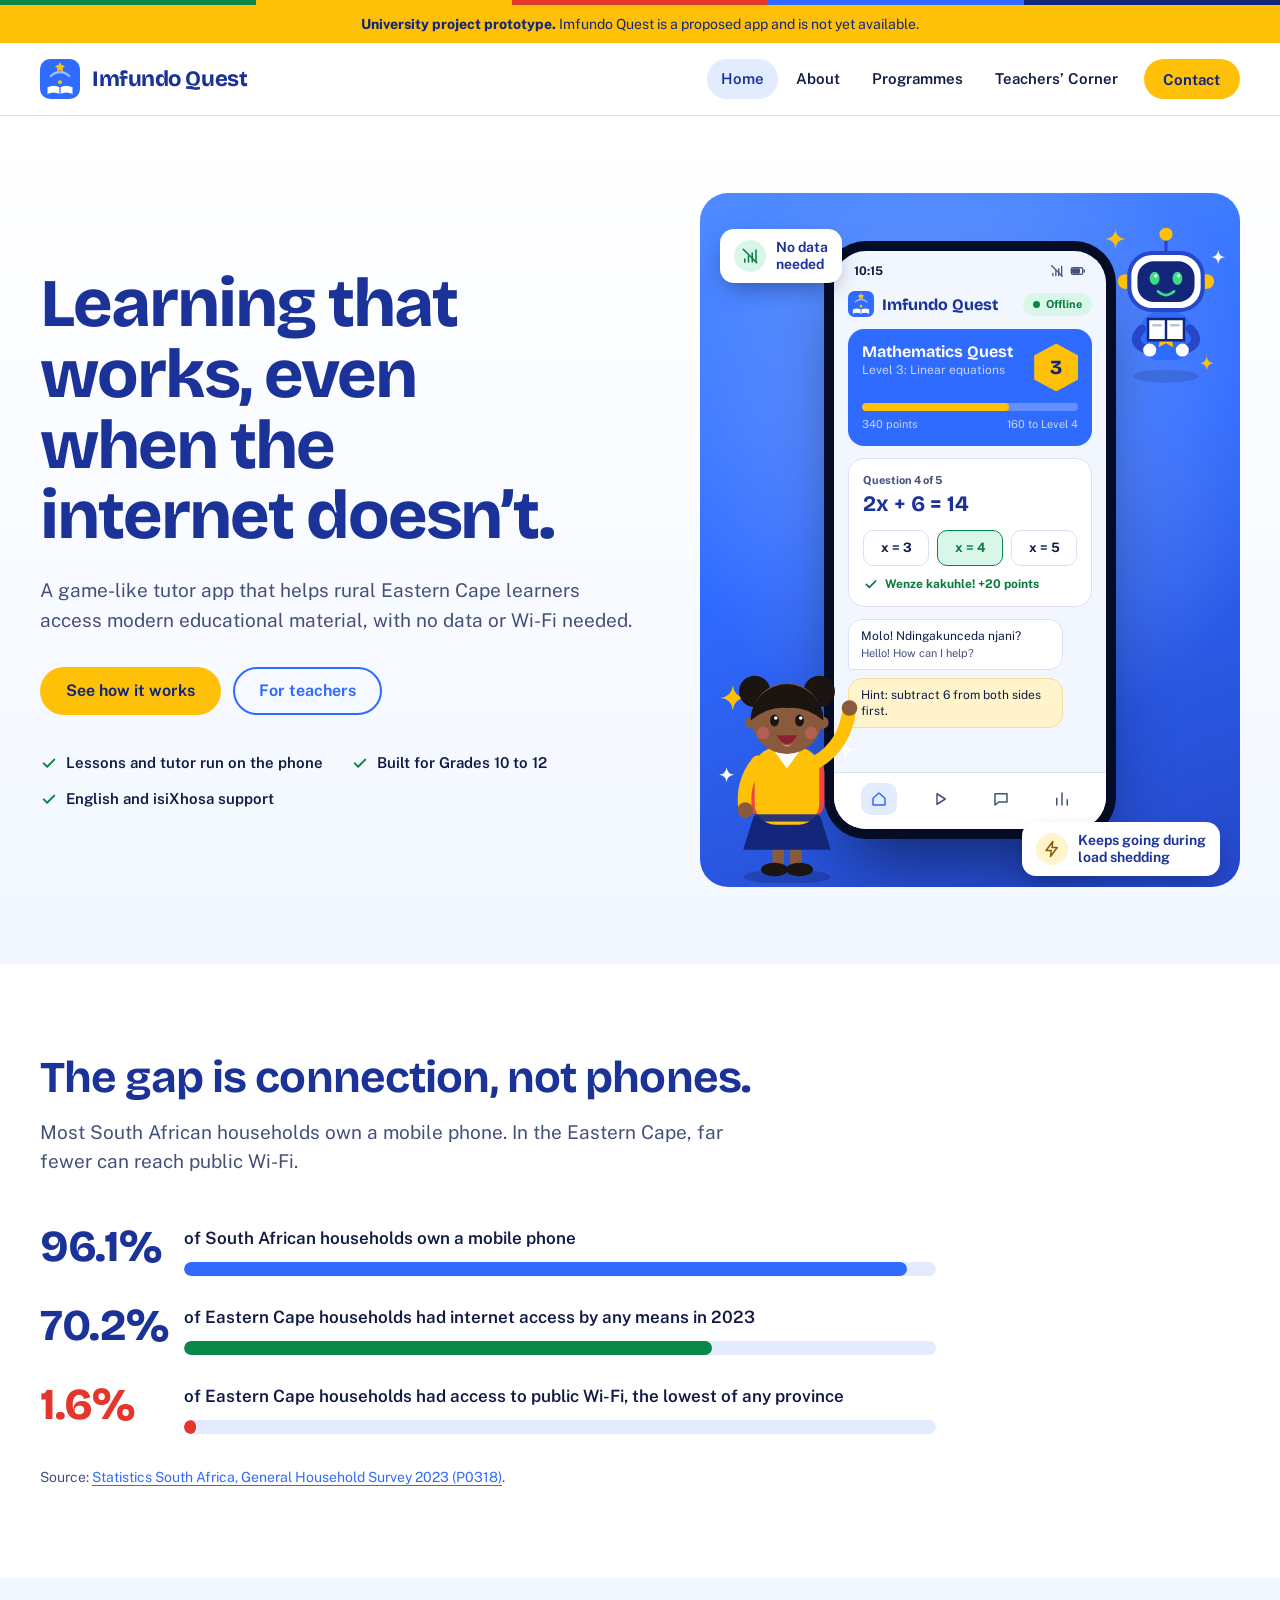
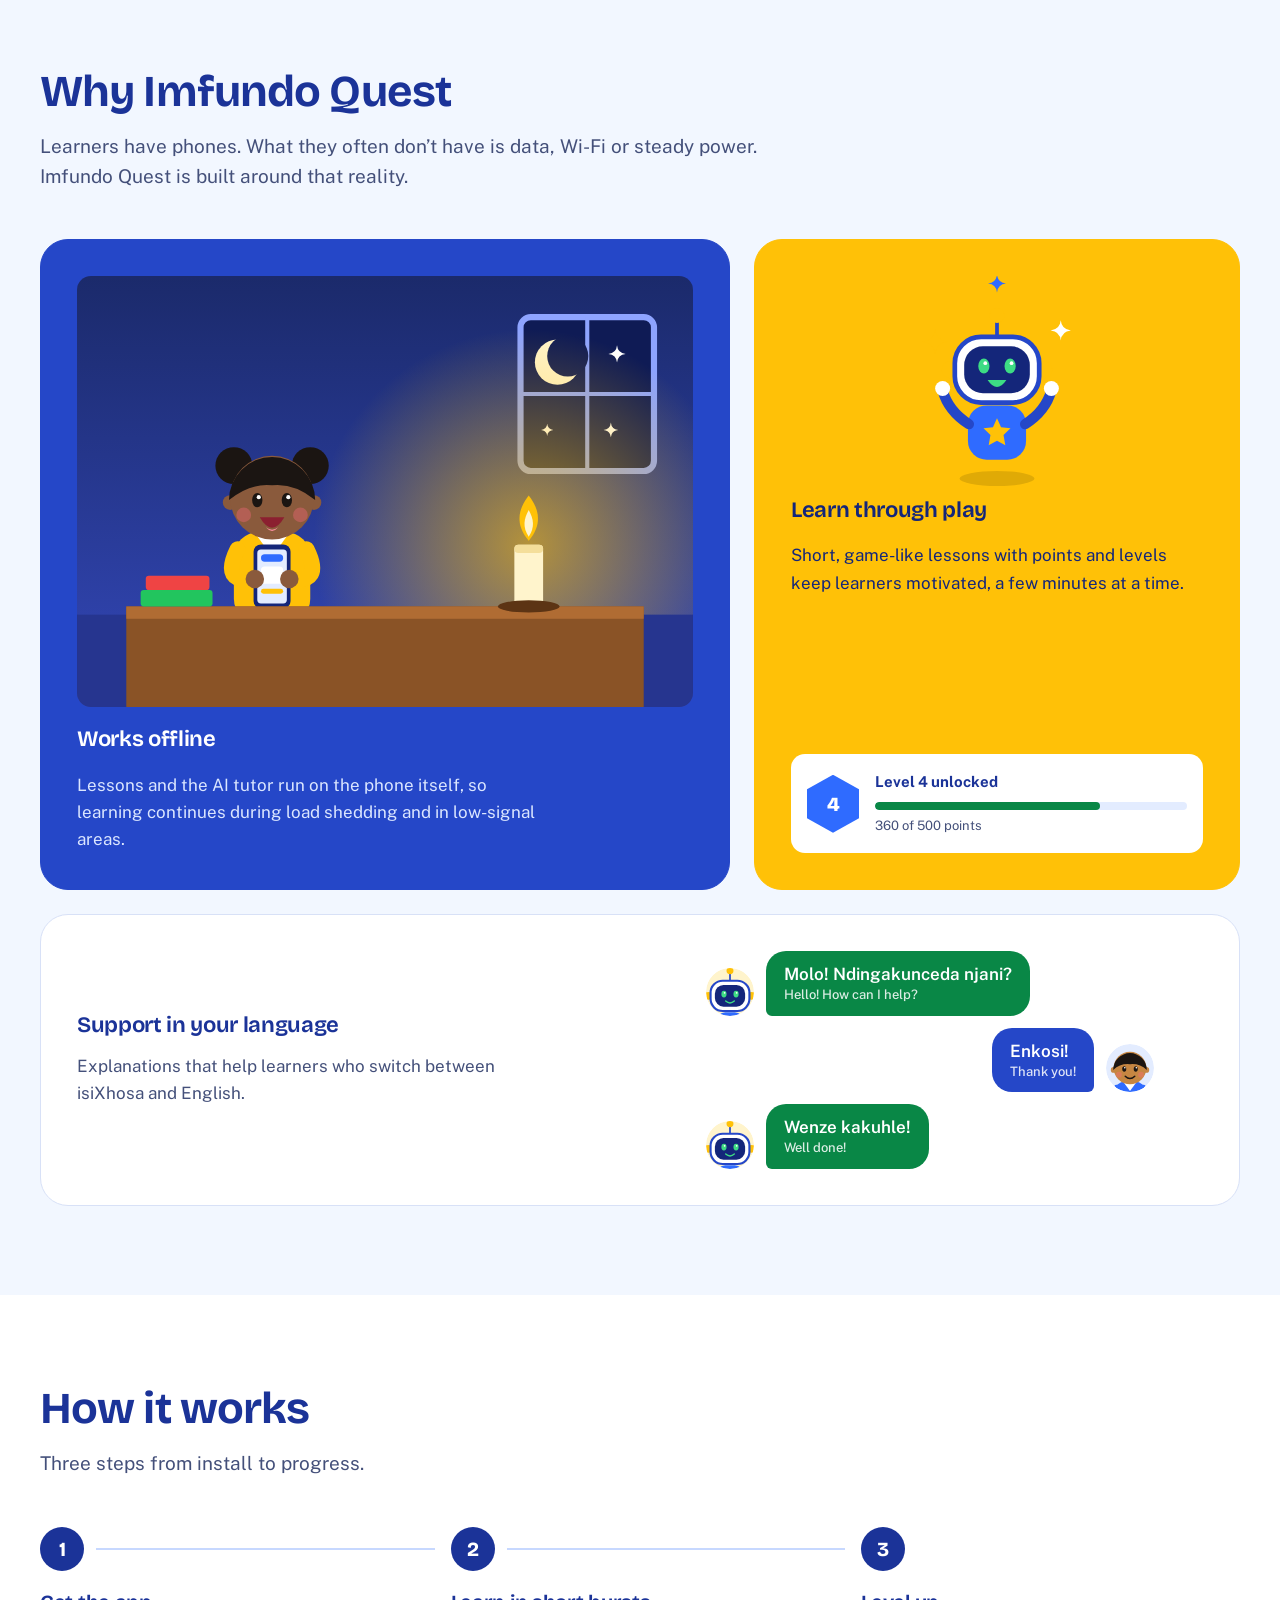
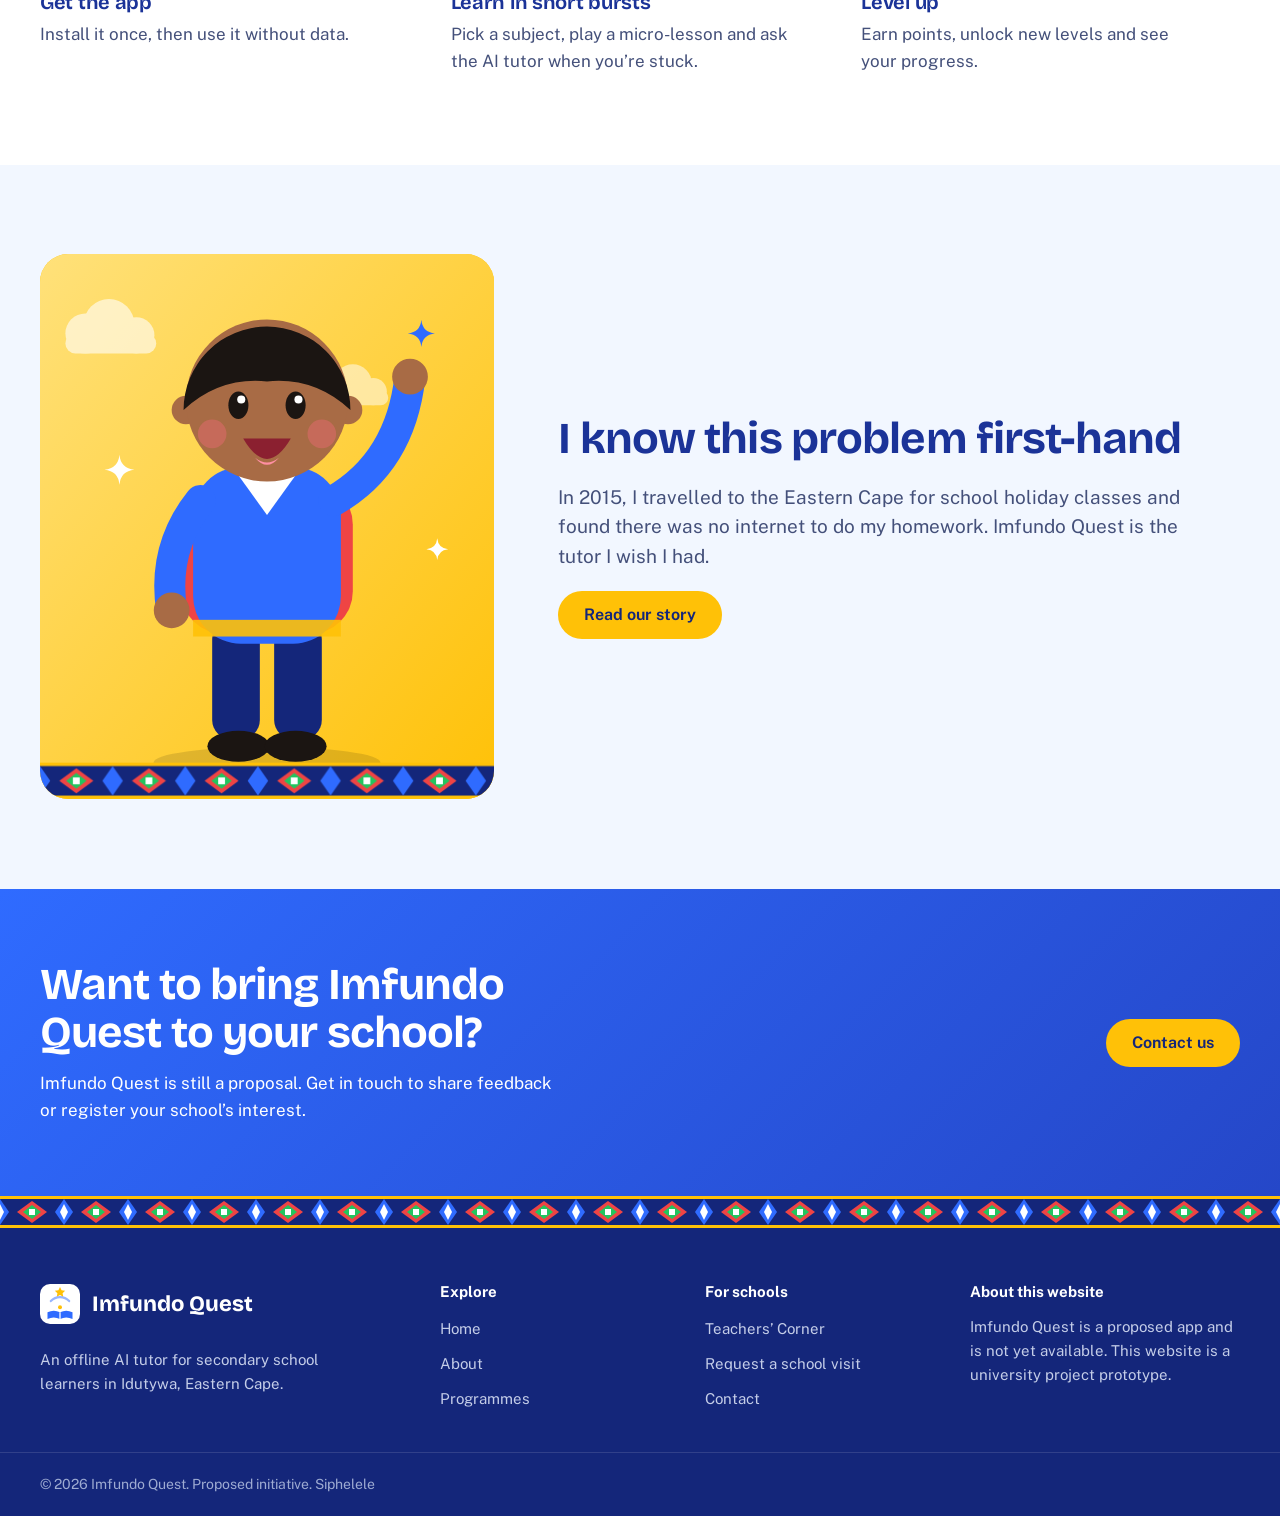
==== commit 378d2a7c: "Update footer credit line" ====
--- a/index.html
+++ b/index.html
@@ -217,7 +217,7 @@
     </div>
   </div>
   <div class="footer-bottom">
-    <div class="container">&copy; 2026 Imfundo Quest. Proposed initiative. University prototype.</div>
+    <div class="container">&copy; 2026 Imfundo Quest. Proposed initiative. Siphelele</div>
   </div>
 </footer>
 <script src="assets/js/main.js"></script>
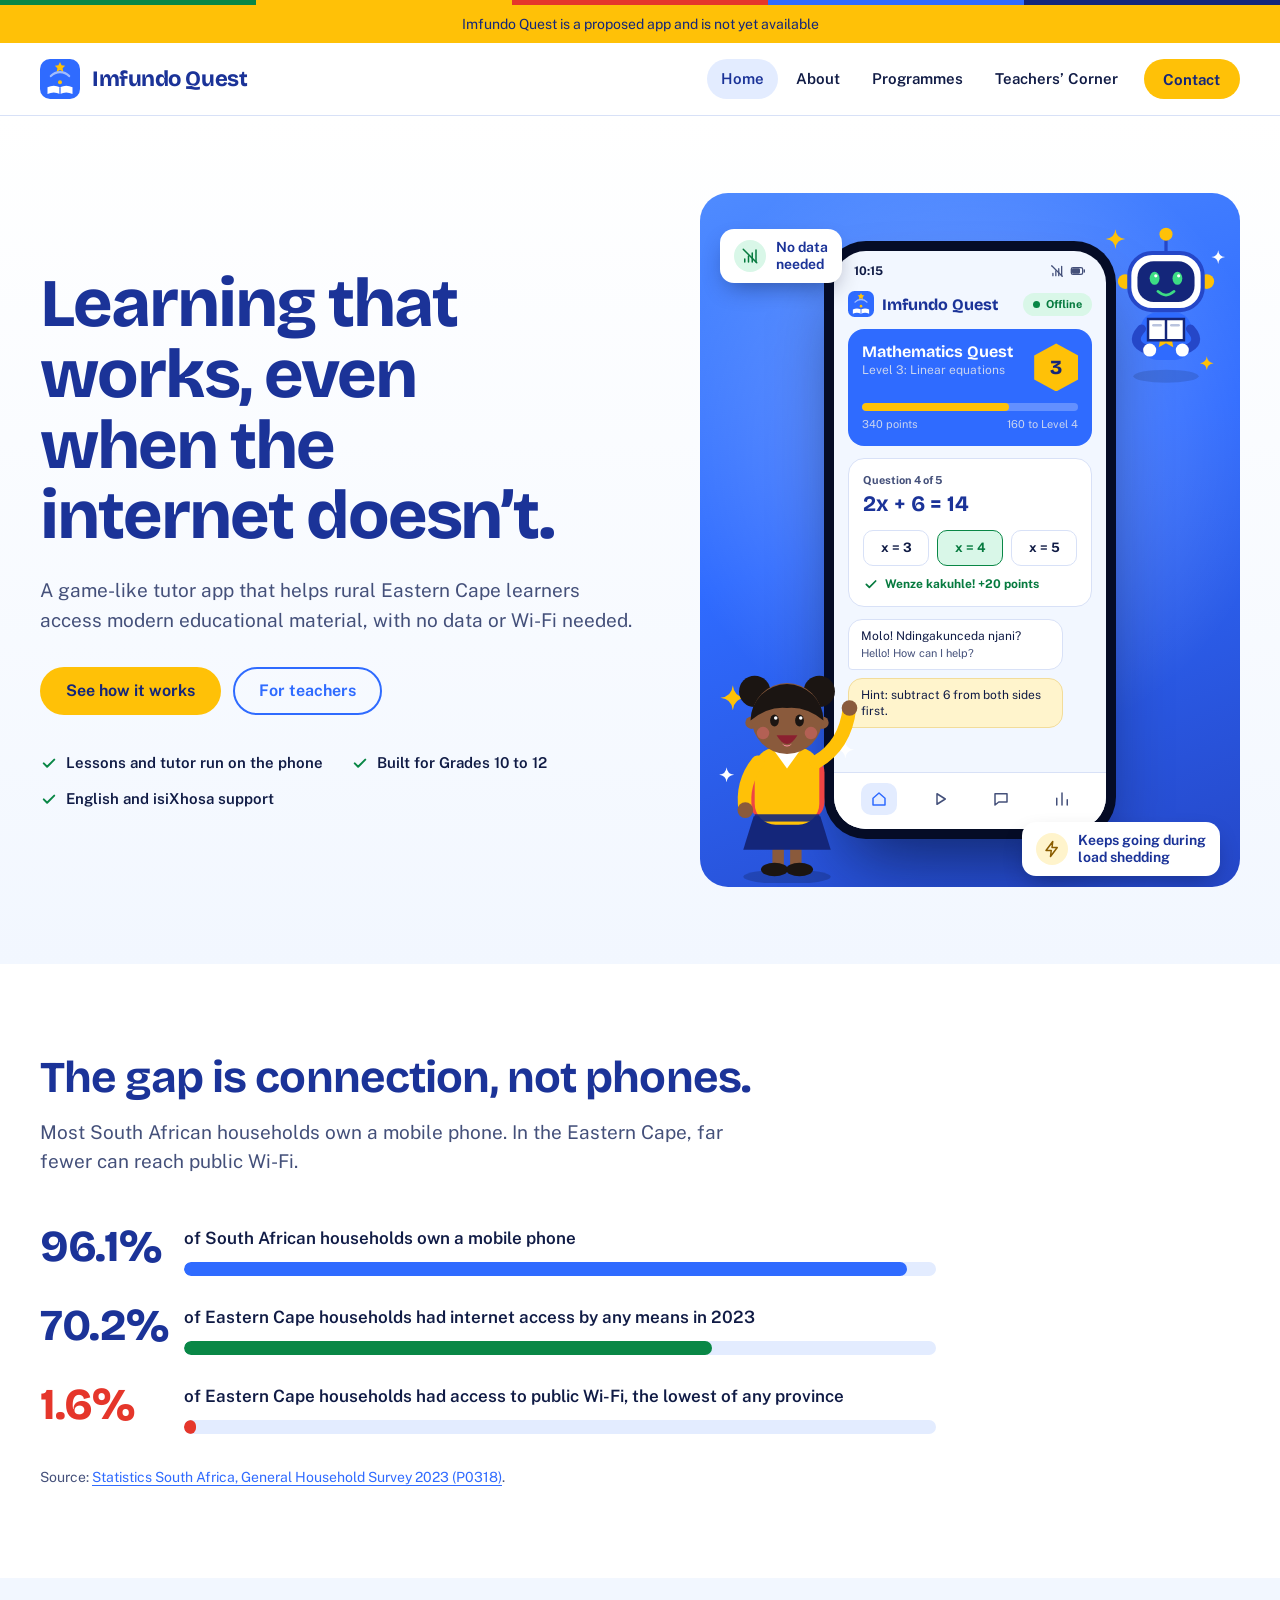
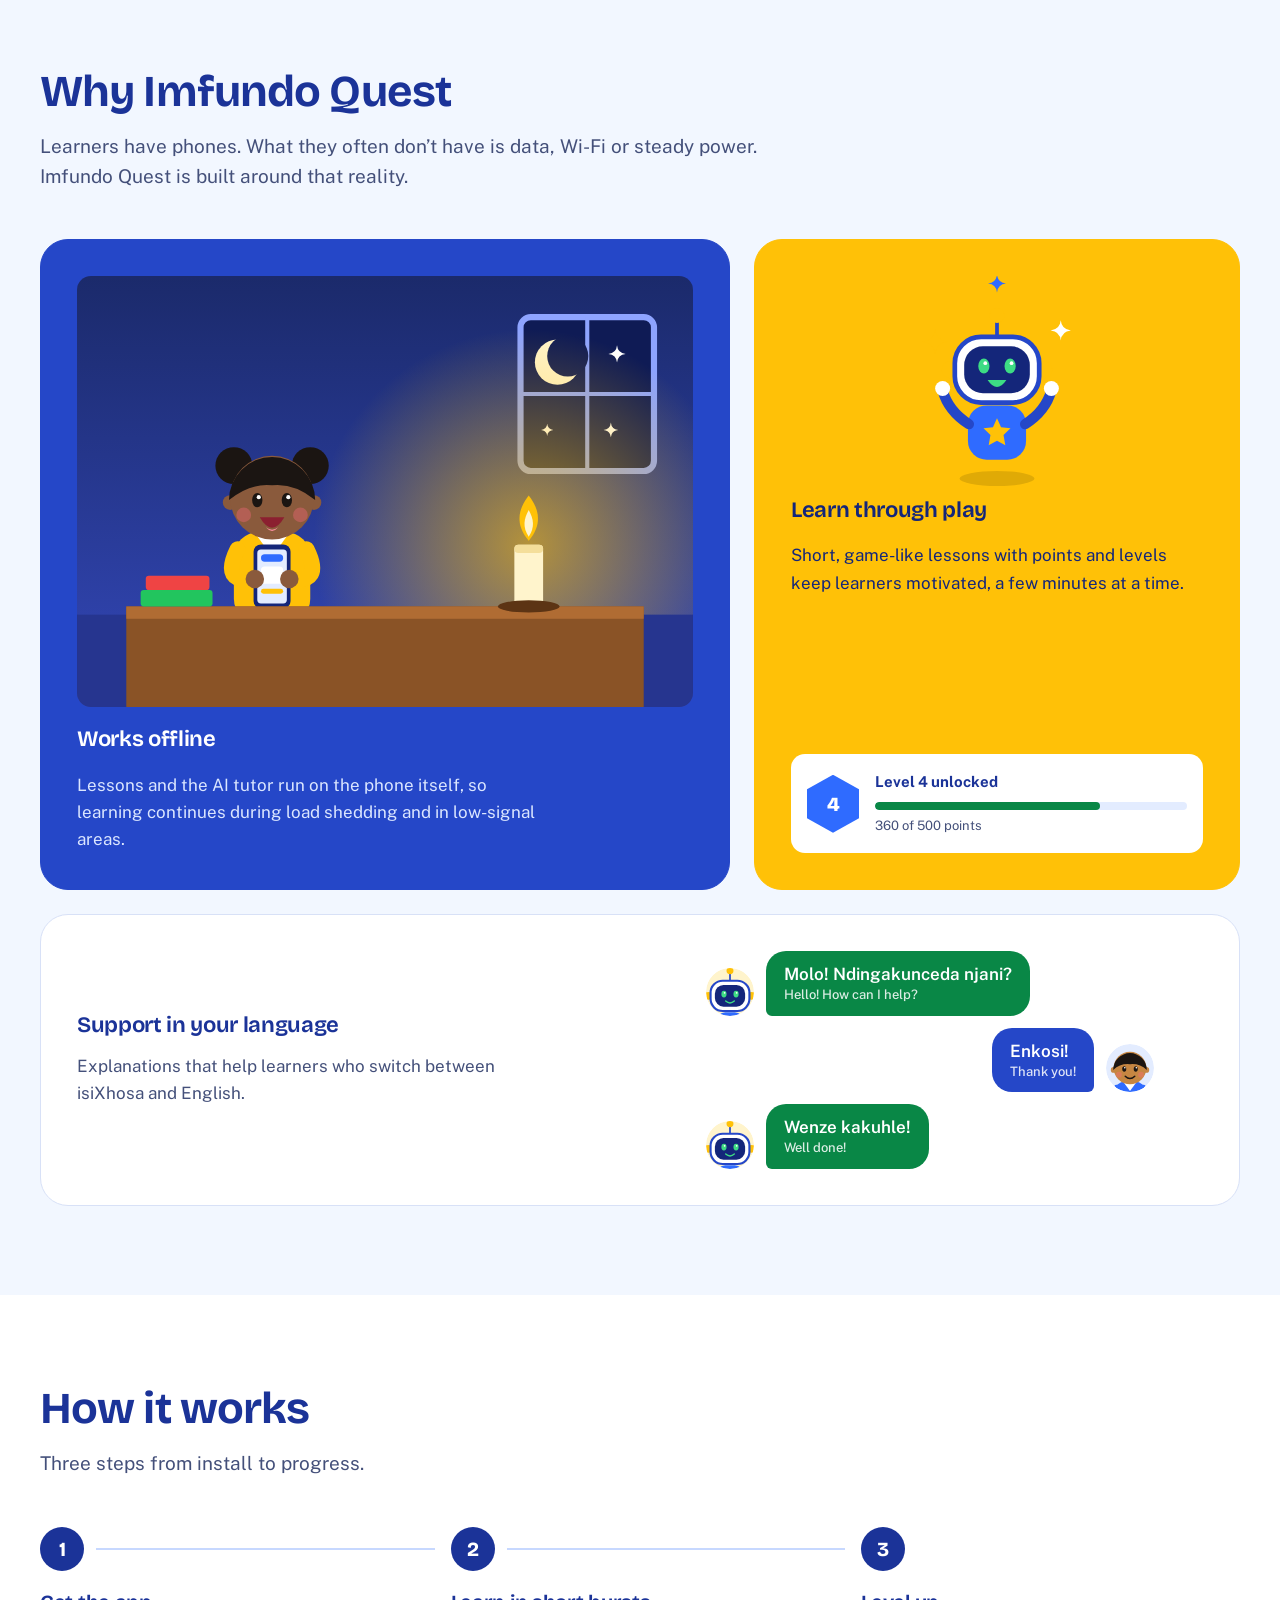
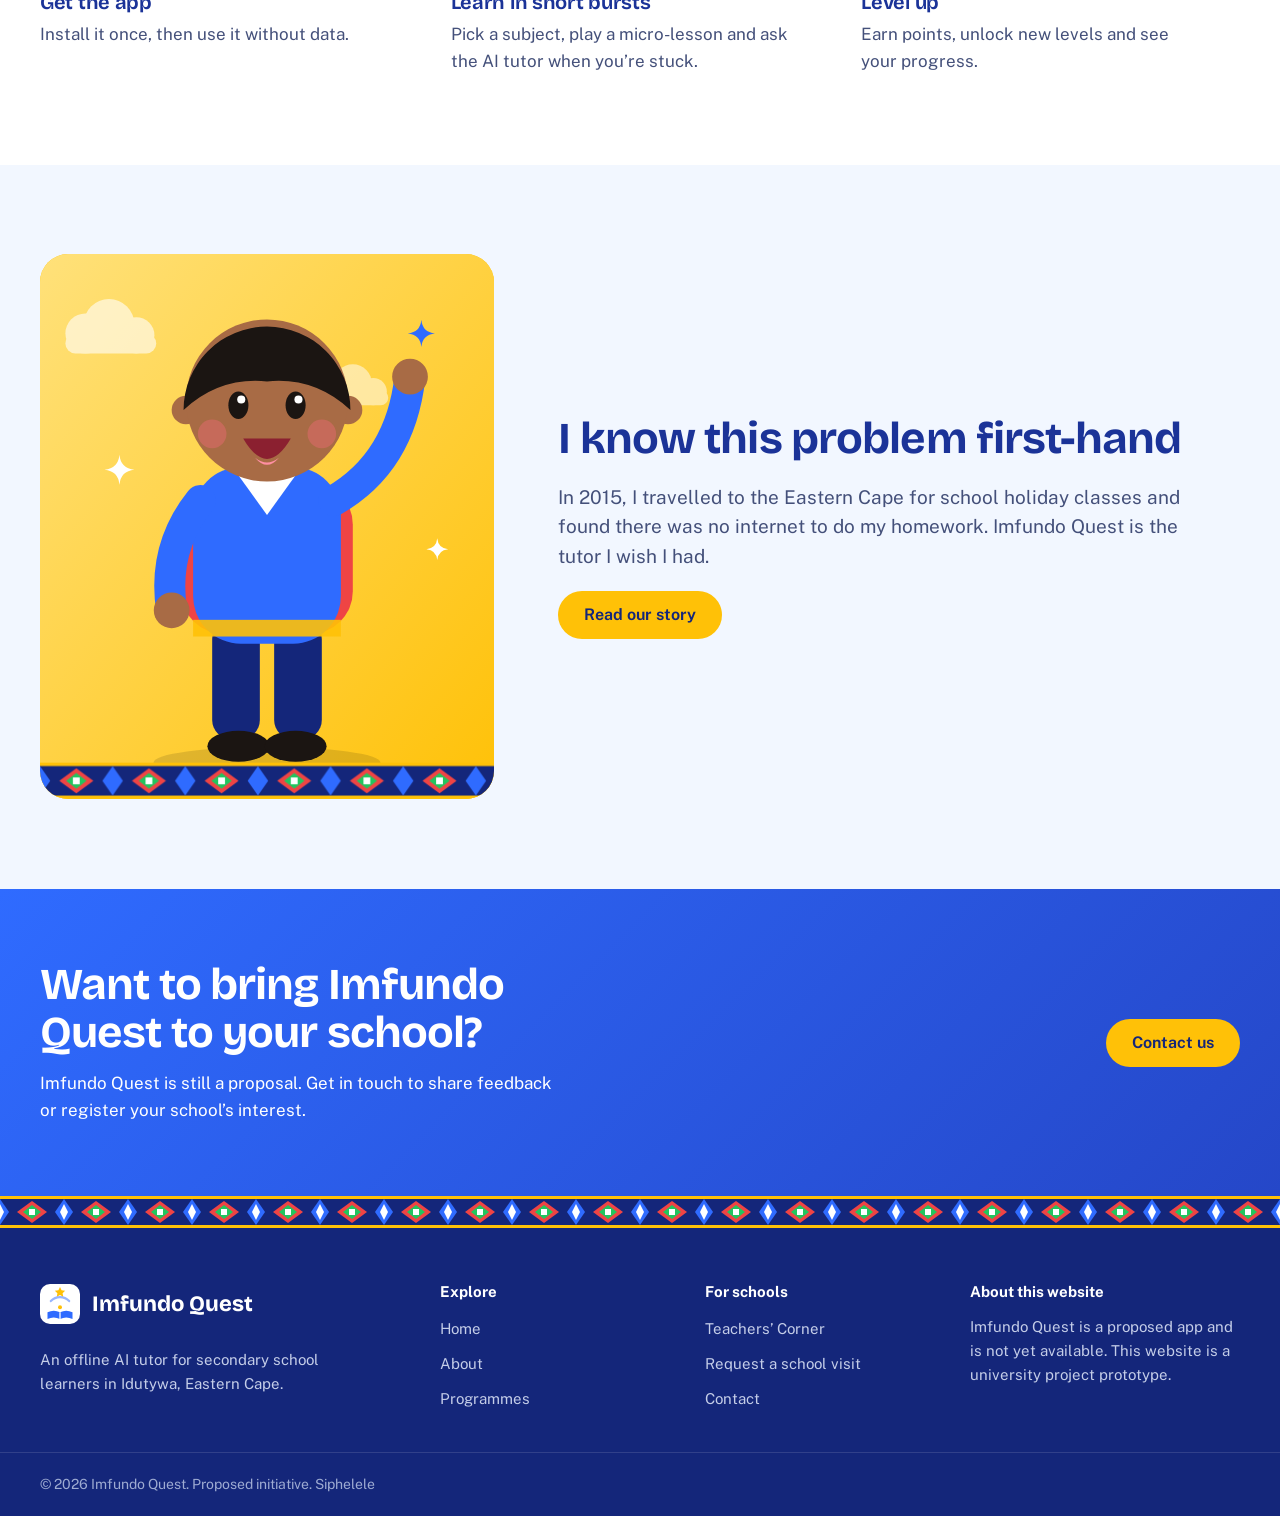
==== commit 58e96101: "Simplify the top banner text" ====
--- a/index.html
+++ b/index.html
@@ -12,7 +12,7 @@
 <body>
 <a class="skip-link" href="#main">Skip to main content</a>
 <div class="flag-line" aria-hidden="true"></div>
-<div class="banner" role="note"><strong>University project prototype.</strong> Imfundo Quest is a proposed app and is not yet available.</div>
+<div class="banner" role="note">Imfundo Quest is a proposed app and is not yet available</div>
 <header class="site-header">
   <div class="container header-inner">
     <a class="brand" href="index.html"><img src="assets/img/logo-mark.svg" alt="" width="40" height="40">Imfundo Quest</a>
